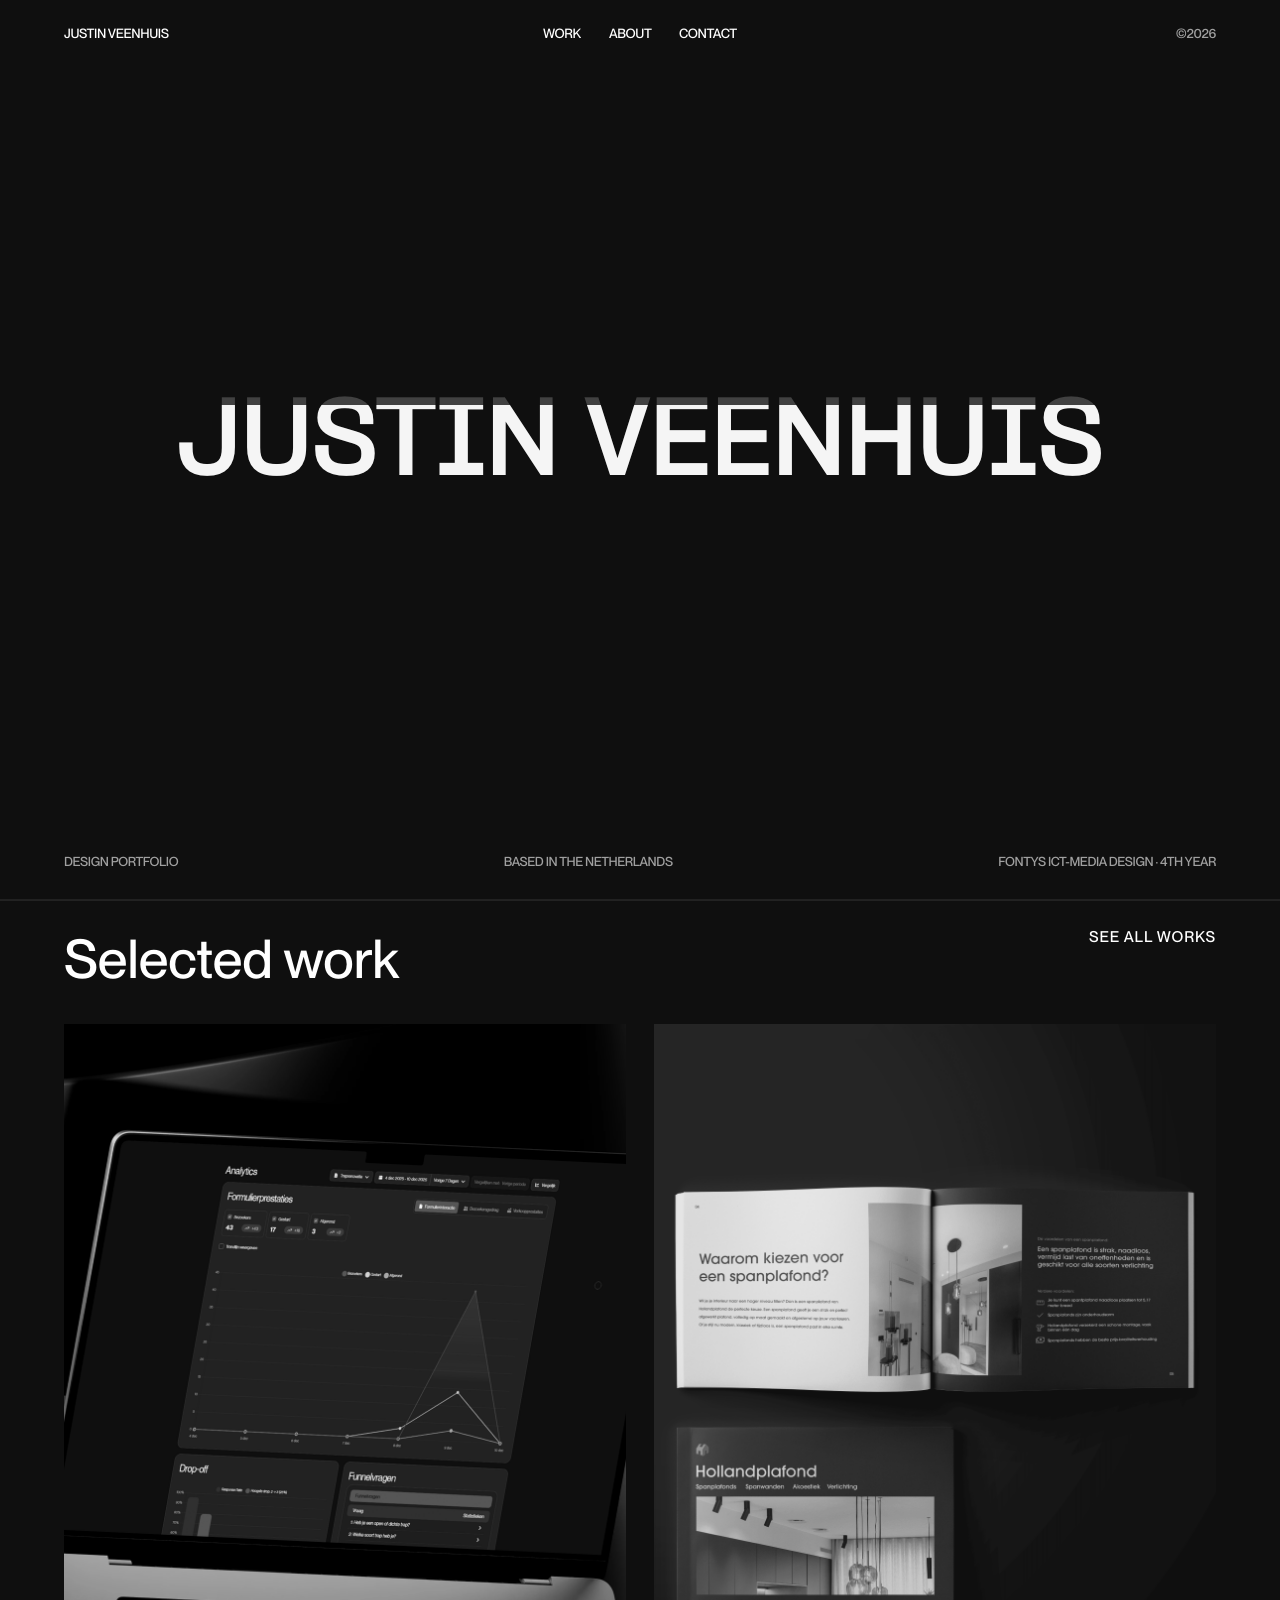
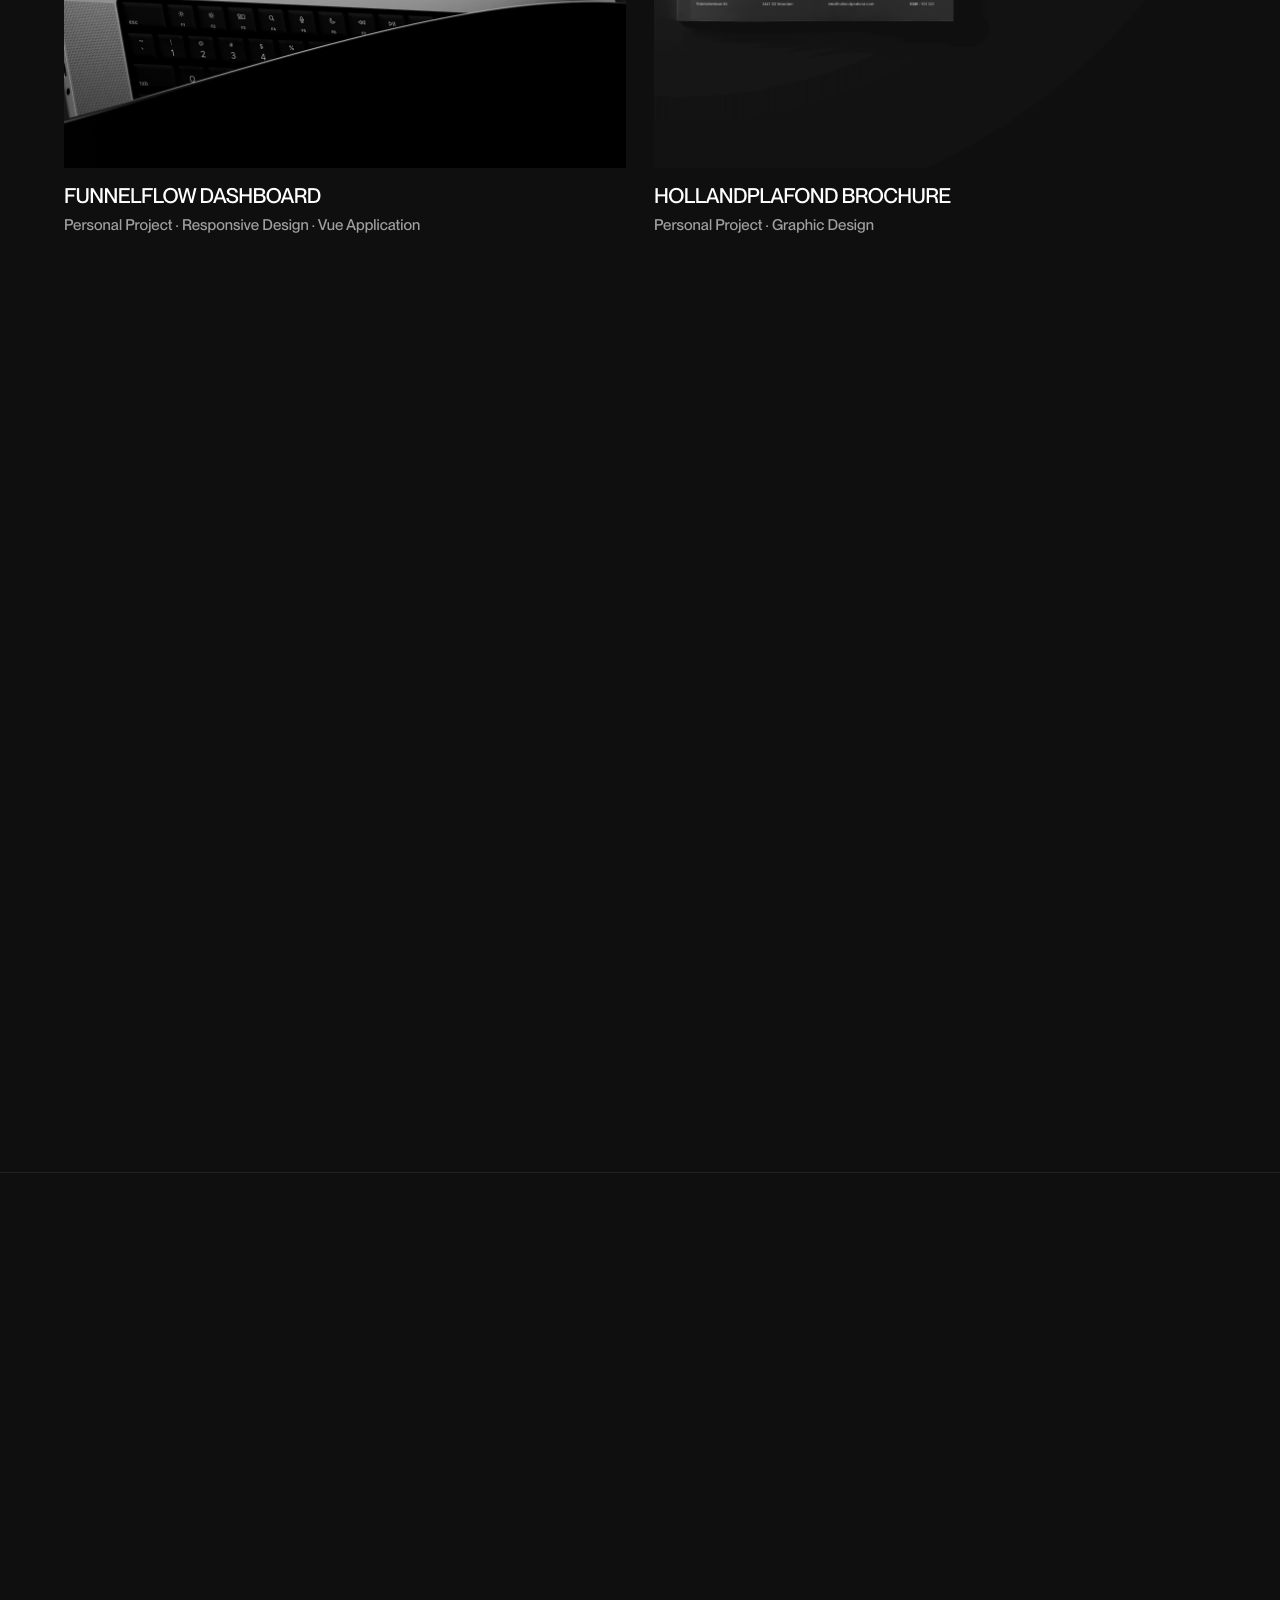
==== index.html @ 2d148807 "added instagram links" ====
<!DOCTYPE html>
<html lang="en">
  <head>
    <meta charset="UTF-8" />
    <meta name="viewport" content="width=device-width, initial-scale=1.0" />
    <title>Portfolio 2026  Creative Work</title>
    <meta
      name="description"
      content="Minimalist creative portfolio – selected work, about, and contact."
    />
    <link rel="stylesheet" href="styles.css" />
    <link rel="stylesheet" href="name-reveal.css" />
  </head>
  <body>
    <main>
      <section class="first-screen" aria-label="Intro">
        <nav class="top-nav" aria-label="Primary">
          <a class="nav-name" href="#top" aria-label="Home">JUSTIN VEENHUIS</a>
          <div class="nav-links">
            <a href="#work">Work</a>
            <a href="#about">About</a>
            <a href="contact.html">Contact</a>
          </div>
          <button class="nav-toggle" aria-expanded="false" aria-controls="mobile-menu">MENU</button>
          <div id="mobile-menu" class="mobile-menu" role="dialog" aria-hidden="true">
            <div class="mobile-links">
              <a href="#work">Work</a>
              <a href="#about">About</a>
              <a href="contact.html">Contact</a>
            </div>
          </div>
          <div class="nav-year">©2026</div>
        </nav>

        <div
          class="center-name"
          id="top"
          aria-label="Justin Veenhuis"
          data-name="JUSTIN VEENHUIS"
        ></div>
        <div class="cursor-image-stage" aria-hidden="true"></div>

        <div class="bottom-note">
          <span>DESIGN PORTFOLIO</span>
          <span>BASED IN THE NETHERLANDS</span>
          <span>FONTYS ICT-MEDIA DESIGN · 4TH YEAR</span>
        </div>
      </section>

  <div class="content-container">
  <section id="work" class="section section-work" aria-label="Selected work">

        <!-- The overlay slides up over the first screen; its height is 100vh and
             it becomes scrollable when pinned. JS controls top from 100vh → 0vh. -->
        <div class="work-overlay">
          <div class="section-header reveal-on-scroll" data-reveal-delay="0">
            <h2>Selected work</h2>
            <a href="all-works.html" class="see-all">See all works</a>
          </div>

            <div class="projects-grid">
            <!-- Four featured projects, repeated to create visual rhythm -->
            <article class="project-card reveal-on-scroll" data-reveal-delay="0">
              <a href="funnelflow.html" class="project-link">
                <figure class="project-media project-media--one">
                  <img src="img/newfunnelflow-1.png" alt="Synq Sound Dashboard">
                </figure>
                <div class="project-meta">
                  <div class="project-title-row">
                    <h3>Funnelflow Dashboard</h3>
                  </div>
                  <p class="project-tags">Personal Project · Responsive Design · Vue Application
                  </p>
                </div>
              </a>
            </article>

            <article class="project-card reveal-on-scroll" data-reveal-delay="80">
              <a href="hollandplafond-brochure.html" class="project-link">
                <figure class="project-media project-media--two">
                  <img src="img/brochure-3.png" alt="Gallery Index">
                </figure>
                <div class="project-meta">
                  <div class="project-title-row">
                    <h3>Hollandplafond Brochure</h3>
                  </div>
                  <p class="project-tags">Personal Project · Graphic Design</p>
                </div>
              </a>
            </article>

            <article class="project-card reveal-on-scroll" data-reveal-delay="160">
              <a href="strive.html" class="project-link">
                <figure class="project-media project-media--three">
                  <img src="img/newstrive-4.png" alt="Quiet Commerce">
                </figure>
                <div class="project-meta">
                  <div class="project-title-row">
                    <h3>Strive</h3>
                  </div>
                  <p class="project-tags">Personal Project · App Design</p>
                </div>
              </a>
            </article>

            <article class="project-card reveal-on-scroll" data-reveal-delay="240">
              <a href="studentevents.html" class="project-link">
                <figure class="project-media project-media--four">
                  <img src="img/newstudentevents-1.png" alt="Line Studies">
                </figure>
                <div class="project-meta">
                  <div class="project-title-row">
                    <h3>StudentEvents</h3>
                  </div>
                  <p class="project-tags">Group Project · Website Design</p>
                </div>
              </a>
            </article>
          </div>
        </div>
      </section>

  <section id="about" class="section section-about reveal-on-scroll">
          <div class="about-layout reveal-on-scroll">
          <div class="about-text">
            <h3 class="about-headline">Hello there<br>I'm Justin Veenhuis</h3>

            <div class="about-block">
              <h4>Born</h4>
              <p>Catharina Ziekenhuis Eindhoven<br>Michelangelolaan 2, 5623 EJ Eindhoven</p>
            </div>

            <div class="about-block">
              <h4>Home town</h4>
              <p>Son &amp; Breugel</p>
            </div>

            <div class="about-block">
              <h4>About Me</h4>
              <p>
                I was born in 2005 in Eindhoven. For my whole life I have lived in Son &amp;
                Breugel. I have two loving parents and an older brother. I have finished
                my 5 years of HAVO at the Eckart College in Eindhoven. I study HBO-ICT &amp;
                Media Design at Fontys Hogescholen in Eindhoven. My interests lay in web-
                design and front-end development. I also enjoy graphic designing from time
                to time.
              </p>
            </div>

            <div class="about-block">
              <h4>Contact</h4>
              <p>
                P: +31 6 1937 0325<br>
                E: justinv.zakelijk@gmail.com<br>
                LI: https://www.linkedin.com/in/justin-veenhuis-403a9b2a0/
              </p>
            </div>
          </div>

          <div class="about-image">
            <img src="img/myself.png" alt="Justin Veenhuis">
          </div>
        </div>

        <h3 class="cv-title">Curriculum Vitae</h3>

        <div class="cv-layout reveal-on-scroll" data-reveal-delay="80">
          <div class="cv-column">
            <h4 class="cv-heading">Educational<br />Background</h4>

            <div class="cv-entry">
              <p class="cv-entry-period">2017 - 2022</p>
              <p class="cv-entry-title">Eckart College Eindhoven</p>
              <p class="cv-entry-meta">HAVO · 5 Years</p>
            </div>

            <div class="cv-entry">
              <p class="cv-entry-period">2022 - Present</p>
              <p class="cv-entry-title">Fontys Hogescholen Eindhoven</p>
              <p class="cv-entry-meta">HBO-ICT &amp; Media Design</p>
            </div>
          </div>

          <div class="cv-column">
            <h4 class="cv-heading">Work<br />Experience</h4>

            <div class="cv-entry">
              <p class="cv-entry-period">2020 - 2021</p>
              <p class="cv-entry-title">Pets Place Boerenbond BV</p>
              <p class="cv-entry-meta">
                Part-time · Filling shelves, unloading cargo, and helping customers.
              </p>
            </div>

            <div class="cv-entry">
              <p class="cv-entry-period">2021 - Present</p>
              <p class="cv-entry-title">VVSBC</p>
              <p class="cv-entry-meta">
                Canteen staff · Mostly working as a bartender.
              </p>
            </div>

            <div class="cv-entry">
              <p class="cv-entry-period">2024 - Present</p>
              <p class="cv-entry-title">Van Eck Bedrijfshygiëne BV</p>
              <p class="cv-entry-meta">
                Part-time · Assisting with stable disinfections.
              </p>
            </div>

            <div class="cv-entry">
              <p class="cv-entry-period">2025 - Present</p>
              <p class="cv-entry-title">Codigital</p>
              <p class="cv-entry-meta">
                Part-time · Operating as a Trainee Visual Designer · Creating designs for websites and social media.
              </p>
            </div>
          </div>

          <div class="cv-column cv-column-side">
            <h4 class="cv-heading">Interest</h4>
            <p class="cv-entry-meta">
              Music, Gym, Gaming, (Graphic) Designing
            </p>

            <h4 class="cv-heading">Skills</h4>
            <p class="cv-entry-meta">
              HTML, CSS, JS · Previous experience with Photoshop, Illustrator, and InDesign.
              Comfortable working alone as well as in a group. Problem-solving mindset. Designing using Figma
            </p>

            <h4 class="cv-heading">Languages</h4>
            <p class="cv-entry-meta">
              Dutch, English
            </p>
          </div>
        </div>
      </section>

      <footer class="site-footer reveal-on-scroll">
        <div class="footer-inner">
          <div class="footer-cta">
            <h2>Let's talk.</h2>
          </div>
          <div class="footer-links">
            <a href="https://www.instagram.com/j.veenh/?hl=en" target="_blank" rel="noopener" class="contact-link">Instagram</a>
            <a href="https://www.linkedin.com/in/justin-veenhuis-403a9b2a0/" target="_blank" rel="noopener" class="contact-link">LinkedIn</a>
          </div>
        </div>
      </footer>
      </div>
    </main>

    <!-- footer moved into content flow above -->

    <script src="script.js"></script>
  </body>
</html>
---- styles.css ----
/* Fonts (PP Neue Montreal + PP Formula) */
/* Drop your font files into /fonts and update filenames below if needed. */
@font-face {
  font-family: "PP Neue Montreal";
  src:
    url("./fonts/PPNeueMontreal-Medium.otf") format("opentype"),
    url("./fonts/PPNeueMontreal-Medium.ttf") format("truetype");
  font-weight: 500;
  font-style: normal;
  font-display: swap;
}

@font-face {
  font-family: "PP Formula";
  src:
    url("./fonts/PPFormula-Regular.otf") format("opentype"),
    url("./fonts/PPFormula-Regular.ttf") format("truetype");
  font-weight: 400;
  font-style: normal;
  font-display: swap;
}

@font-face {
  font-family: "PP Formula";
  src:
    url("./fonts/PPFormula-Medium.otf") format("opentype"),
    url("./fonts/PPFormula-Medium.ttf") format("truetype");
  font-weight: 500;
  font-style: normal;
  font-display: swap;
}

:root {
  --bg: #0f0f0f;
  --fg: #0d0b0b;
  --muted: #a0a0a0;
  --nav-offset: 4rem;
  --border-subtle: rgba(255, 255, 255, 0.08);
  --accent-soft: rgba(255, 255, 255, 0.2);
  --content-bg: var(--bg);
  --font-sans: "PP Neue Montreal", system-ui, -apple-system, BlinkMacSystemFont,
    "Segoe UI", sans-serif;
}

*,
*::before,
*::after {
  box-sizing: border-box;
}

html,
body {
  margin: 0;
  padding: 0;
}

html {
  scroll-behavior: smooth;
}

body {
  min-height: 100vh;
  background-color: var(--bg);
  color: var(--fg);
  font-family: var(--font-sans);
  -webkit-font-smoothing: antialiased;
  text-rendering: geometricPrecision;
  overflow-x: hidden;
}

/* Gate: hide nav, bottom-note and footer until reveal is complete */
.top-nav,
.bottom-note,
.site-footer {
  opacity: 0;
  pointer-events: none;
  /* nav and note will also translate/scale when they appear */
  transition: opacity 320ms ease-out, transform 320ms ease-out;
}

/* start nav and note slightly lifted / smaller so they can animate in */
.top-nav,
.bottom-note {
  transform: translateY(-0.5rem) scale(0.95);
}

/* first stage: show nav/note as soon as white reveal finishes */
.reveal-done .top-nav,
.reveal-done .bottom-note {
  opacity: 1;
  transform: translateY(0) scale(1);
  pointer-events: auto;
}

/* final stage: reveal sections & footer once zoom has settled */
.anim-done .section,
.anim-done .site-footer {
  opacity: 1;
  pointer-events: auto;
}

/* give the bottom note a tiny delay so the nav slides in first */
.reveal-done .top-nav {
  transition-delay: 0s;
}
.reveal-done .bottom-note {
  transition-delay: 0.1s;
}

main {
  padding-inline: clamp(2rem, 5vw, 4.5rem);
  padding-bottom: 5rem;
  margin-top: 100vh; /* push page content below the fixed first-screen */
}

section {
  scroll-margin-top: 6rem;
}

a {
  color: inherit;
  text-decoration: none;
}

/* First screen / Nav */

.first-screen {
  /* fixed hero that stays in place; content scrolls over it */
  position: fixed;
  top: 0;
  left: 0;
  width: 100vw;
  height: 100vh;
  z-index: 5;
  display: grid;
  padding-top: var(--nav-offset);
  border-bottom: 1px solid var(--border-subtle);
}

.top-nav {
  position: fixed;
  top: 0;
  left: 0;
  width: 100%;
  z-index: 100;
  display: grid;
  grid-template-columns: 1fr auto 1fr;
  align-items: center;
  gap: 1.25rem;
  padding: 1.5rem clamp(2rem, 5vw, 4.5rem);
  margin-inline: 0;
  background: var(--bg);
  backdrop-filter: none;
  box-sizing: border-box;
}

.nav-name,
.nav-links a {
  text-transform: uppercase;
  letter-spacing: -0.03em;
  font-size: 0.82rem;
  color: #fff;
}

/* Hover: make nav text a darker/softer gray at ~40% opacity for subtle feedback */
.nav-name:hover,
.nav-links a:hover,
.nav-name:focus-visible,
.nav-links a:focus-visible {
  color: rgba(245, 245, 245, 0.4);
  opacity: 0.7;
}

/* Block roll-back reveal: start folded away (rotateX), then roll back into view */
.nav-name,
.nav-links a {
  display: inline-block;
  position: relative;
  overflow: hidden;
  transform-origin: top center;
  backface-visibility: hidden;
  will-change: transform, opacity;
  /* start folded and covered by the sliding block */
  transform: perspective(600px) rotateX(75deg) translateY(-6px);
  opacity: 0;
}

/* sliding cover pseudo-element that hides the text until it slides away */
.nav-name::before,
.nav-links a::before {
  content: "";
  position: absolute;
  inset: 0;
  z-index: 2;
  background: linear-gradient(90deg, rgba(255,255,255,0.06), rgba(255,255,255,0.02));
  transform: translateX(0%);
  transition: transform 520ms cubic-bezier(0.2, 0.85, 0.18, 1);
}

/* When the white reveal completes, roll items back (block-like) and slide the cover away */
.reveal-done .nav-name,
.reveal-done .nav-links a {
  transform: perspective(600px) rotateX(0deg) translateY(0);
  opacity: 1;
  transition:
    transform 520ms cubic-bezier(0.2, 0.85, 0.18, 1),
    opacity 360ms ease-out,
    color 180ms ease,
    opacity 180ms ease;
}
.reveal-done .nav-name::before,
.reveal-done .nav-links a::before {
  transform: translateX(105%); /* slide cover out to the right */
}

/* Stagger the nav links cover sliding for rhythm */
.reveal-done .nav-links a:nth-child(1)::before { transition-delay: 0.05s; }
.reveal-done .nav-links a:nth-child(2)::before { transition-delay: 0.12s; }
.reveal-done .nav-links a:nth-child(3)::before { transition-delay: 0.19s; }
.reveal-done .nav-name::before { transition-delay: 0s; }

.nav-year {
  justify-self: end;
  text-transform: uppercase;
  letter-spacing: -0.03em;
  font-size: 0.82rem;
  color: var(--muted);
}

.nav-links {
  display: flex;
  gap: 1.75rem;
  justify-content: center;
}

/* Mobile menu toggle (hidden by default, shown on small screens) */
.nav-toggle {
  display: none;
  background: transparent;
  border: none;
  color: #fff;
  padding: 0;
  margin: 0;
  text-transform: uppercase;
  letter-spacing: -0.03em;
  font-size: 0.82rem;
  cursor: pointer;
  grid-column: 3; /* place in the 3rd column of the top-nav grid */
  justify-self: end;
  align-self: center;
  transition:
    color 180ms ease,
    opacity 180ms ease,
    transform 220ms ease;
}

.nav-toggle:hover,
.nav-toggle:focus-visible {
  color: rgba(245, 245, 245, 0.55);
  opacity: 0.9;
  transform: translateY(-1px);
}

/* Full-screen sliding mobile menu */
.mobile-menu {
  position: fixed;
  top: 0;
  left: 0;
  right: 0;
  height: 100vh;
  background: var(--bg);
  transform: translateY(-100%);
  opacity: 0;
  visibility: visible;
  pointer-events: none;
  transition:
    transform 420ms cubic-bezier(0.16, 1, 0.3, 1),
    opacity 320ms ease-out,
    border-color 220ms ease-out;
  z-index: 140;
  display: flex;
  flex-direction: column;
  overflow: hidden;
}

.mobile-menu .mobile-links {
  display: flex;
  flex-direction: column;
  gap: 0;
  padding: 0;
  flex: 1 1 auto;
  justify-content: center; /* center links vertically so menu feels full-screen */
}

.mobile-menu .mobile-links a {
  display: block;
  padding: 1.25rem clamp(2rem, 5vw, 4.5rem);
  color: #fff;
  font-size: 1.8rem;
  text-transform: uppercase;
  letter-spacing: 0.18em;
  text-decoration: none;
  border-bottom: 1px solid var(--border-subtle);
  transition: transform 200ms ease, color 160ms ease, background-color 200ms ease;
}

.mobile-menu .mobile-links a:hover,
.mobile-menu .mobile-links a:focus {
  transform: translateY(-3px);
  color: rgba(245,245,245,0.9);
}

/* When menu opened via `menu-open` class on root */
.menu-open .mobile-menu {
  transform: translateY(0%);
  opacity: 1;
  pointer-events: auto;
}

.top-nav a {
  position: relative;
  padding-block: 0.1rem;
}

.top-nav a::after {
  content: none;
}

.top-nav a:hover::after,
.top-nav a:focus-visible::after {
  width: 0;
}

.center-name {
  position: fixed;
  inset: 0;
  z-index: 6;
  display: grid;
  place-items: center;
  width: 100vw;
  height: 100vh;
  text-transform: uppercase;
  letter-spacing: 0.06em;
  font-weight: 600;
  font-size: clamp(3.25rem, 7.2vw, 6.25rem);
  line-height: 0.95;
  padding-block: 0;
  user-select: none;
  font-family: "PP Formula", system-ui, -apple-system, BlinkMacSystemFont,
    "Segoe UI", sans-serif;
  pointer-events: none;
}

.name-letter {
  display: inline-block;
  color: rgba(245, 245, 245, 0.22);
  transform: translateZ(0);
  transition:
    color 220ms ease-out,
    opacity 220ms ease-out;
}

.name-letter.is-on {
  color: rgba(245, 245, 245, 1);
}

/* Start noticeably smaller + lower opacity, then zoom to final size after reveal */
.center-name {
  transition: none;
}

.center-name .name-content {
  --home-enter-y: 0px;
  --home-small-offset-y: 3.5vh;
  transform: translateY(calc(var(--home-enter-y) + var(--home-small-offset-y)))
    scale(0.6);
  opacity: 0.78;
  transform-origin: center center;
  transition:
    transform 920ms cubic-bezier(0.16, 1, 0.3, 1),
    opacity 920ms ease-out;
}

.home-from-logo .center-name .name-content {
  --home-enter-y: -4vh;
}

.center-name.is-zoomed .name-content {
  transform: translateY(0) scale(1);
  opacity: 1;
}

.bottom-note {
  display: flex;
  justify-content: space-between;
  gap: 0.6rem;
  flex-wrap: wrap;
  align-items: baseline;
  padding-inline: 0;
  align-self: end;
  padding-bottom: 1.6rem;
  color: var(--muted);
  font-size: 0.8rem;
  letter-spacing: -0.03em;
  text-transform: uppercase;
    padding: 1.8rem clamp(2rem, 5vw, 4.5rem);

}

/* Sections */

.section {
  padding-block: 5rem;
  border-bottom: 1px solid var(--border-subtle);
}

/* Container wrapping selected work, about, and contact */
.content-container {
  background: var(--bg);
  position: relative;
  z-index: 15; /* sit above the fixed first-screen as it scrolls */
}

/* Make the content container span the full viewport width even when
   its parent (`main`) applies inline padding. This ensures overlays and
   grids can reach the viewport edges while inner elements can still use
   their own padding if desired. */
.content-container {
  width: calc(100% + 2 * clamp(2rem, 5vw, 4.5rem));
  margin-left: calc(-1 * clamp(2rem, 5vw, 4.5rem));
  margin-right: calc(-1 * clamp(2rem, 5vw, 4.5rem));
  padding-inline: 0;
  box-sizing: border-box;
  /* Smooth scrolling when jumping to anchors inside the container */
  scroll-behavior: smooth;
  max-width: 100vw; /* prevent horizontal overflow creating an inner scroll container */
}

/* Ensure the content area does not introduce horizontal scroll */
 .content-container {
  overflow: visible !important; /* ensure page scrolling remains on the root html/body */
  max-height: none;
}

/* Make all sections after the first-screen use the content background so they scroll together */
.section:not(.first-screen) {
  background: var(--bg);
}

/* Work overlay: slides up over the first screen */
.section-work {
  position: relative;
  /* overlay handles padding while spacer preserves flow */
  padding: 0;
  border-top: 1px solid var(--border-subtle);
}

.section-work .work-spacer {
  height: 100vh; /* filled by JS to match overlay content on load/resize */
  width: 100%;
}

.work-overlay {
  position: relative;
  margin-top: 0;
  min-height: 100vh;
  overflow: visible;
  /* make the overlay full-bleed while preserving inner padding for content */
  width: 100vw;
  margin-left: calc(50% - 50vw);
  margin-right: calc(50% - 50vw);
  max-width: 100vw;
  box-sizing: border-box;
  padding-inline: clamp(2rem, 5vw, 4.5rem);
  padding-top: 1.6rem;
  box-sizing: border-box;
  background: var(--content-bg);
}

/* Make About and Contact sections full-bleed like the work overlay
   so their inner content aligns with the project grid. */
.section-about,
.section-contact {
  width: 100vw;
  margin-left: calc(50% - 50vw);
  margin-right: calc(50% - 50vw);
  box-sizing: border-box;
  padding-inline: clamp(2rem, 5vw, 4.5rem);
}

/* Ensure first-screen content sits below the overlay visually */
.first-screen {
  position: fixed;
  top: 0;
  left: 0;
  width: 100vw;
  height: 100vh;
  z-index: 5;
}

.section-header {
  display: flex;
  justify-content: space-between;
  align-items: flex-start;
  gap: 1.5rem;
  margin-bottom: 1rem;
}


.section-header p {
  margin: 0;
  color: var(--muted);
  font-size: 0.85rem;
  max-width: 20rem;
}

/* Work section title tweaks */
.section-work .section-header h2 {
  font-size: clamp(1.15rem, 4.2vw, 6.5rem);
  text-transform: none;
  letter-spacing: 0;
  color: #fff;
  font-weight: 400;
  margin: 0;
}

/* Projects Grid */

.projects-grid {
  display: grid;
  grid-template-columns: repeat(2, minmax(0, 1fr));
  /* larger vertical spacing (row gap) while keeping horizontal column gap smaller */
  gap: clamp(2rem, 4vw, 3rem) clamp(1rem, 2.5vw, 1.8rem);
  padding: 1rem 0rem 5rem 0rem;
}

.project-card {
  border: none;
  overflow: hidden;
  background: none;
  height: 90vh;
  margin: 0;
}

.project-link {
  display: flex;
  flex-direction: column;
  height: 100%;
}

.project-media {
  width: 100%;
  flex: 1 1 auto;
  min-height: 0;
  background-size: cover;
  background-position: center;
  transform-origin: center;
  transition: transform 260ms ease-out, opacity 260ms ease-out;
  opacity: 0.98;

  /* Reset default <figure> spacing so cards have no unexpected margins */
  margin: 0;
  padding: 0;
  display: block;
}

.project-media img {
  display: block;
  width: 100%;
  height: 100%;
  object-fit: cover;
  filter: grayscale(100%);
  transition: transform 260ms ease-out, filter 260ms ease-out, opacity 260ms ease-out;
  transform: scale(1);
}

.project-media--one {
  background-image: linear-gradient(
      135deg,
      rgba(255, 255, 255, 0.14),
      transparent
    ),
    radial-gradient(circle at 10% 0, #ffffff, #333333 50%, #050505 80%);
}

.project-media--two {
  background-image: linear-gradient(
      160deg,
      rgba(255, 255, 255, 0.1),
      transparent
    ),
    repeating-linear-gradient(
      90deg,
      #111111,
      #111111 1px,
      #000000 1px,
      #000000 6px
    );
}

.project-media--three {
  background-image: radial-gradient(circle at 0 0, #ffffff, #444 40%, #050505),
    linear-gradient(135deg, #000000, #222222);
}

.project-media--four {
  background-image: repeating-linear-gradient(
      -45deg,
      #111,
      #111 3px,
      #050505 3px,
      #050505 10px
    ),
    radial-gradient(circle at 80% 0, #ffffff, #333 45%, #050505);
}

.project-meta {
  padding-top: 1rem;
  display: flex;
  flex-direction: column;
  gap: 0.4rem;
  background: transparent;
  color: #fff;
}

.project-title-row {
  display: flex;
  justify-content: space-between;
  gap: 1rem;
  align-items: baseline;
}

.project-title-row h3 {
  margin: 0;
  font-size: 1.3rem;
  font-weight: 500;
  letter-spacing: 0.06em;
  letter-spacing: -0.03em;
  text-transform: uppercase;
}

.project-year {
  font-size: 0.8rem;
  color: var(--muted);
}

.project-tags {
  margin: 0;
  font-size: 0.95rem;
  color: var(--muted);
}

.project-card:hover .project-media img,
.project-card:focus-within .project-media img {
  transform: scale(1.03);
  filter: grayscale(0%);
  opacity: 1;
}

.project-card:hover .project-meta h3,
.project-card:focus-within .project-meta h3 {
  text-decoration: underline;
}

/* See all link */
.see-all-wrap {
  margin-top: 2rem;
  display: flex;
  justify-content: center;
}
.see-all {
  color: #fff;
  font-size: 0.95rem;
  letter-spacing: 0.06em;
  text-transform: uppercase;
  text-decoration: none;
  border-bottom: 1px solid transparent;
}
.see-all:hover,
.see-all:focus {
  border-bottom-color: rgba(255,255,255,0.6);
}

@media (max-width: 900px) {
  .projects-grid {
    grid-template-columns: 1fr;
  }
  .project-card {
    height: 70vh;
  }
}

/* About */

.about-layout {
  display: grid;
  grid-template-columns: 1fr 1fr; /* 50/50 split so image is larger */
  gap: clamp(1.2rem, 3vw, 2.5rem);
  align-items: stretch; /* ensure both columns match height */
  max-width: none;
}

.about-headline {
  margin: 0 0 3rem 0;
  font-size: clamp(1.15rem, 4.2vw, 6.5rem);
  line-height: 1.05;
  color: #fff;
  font-weight: 600;
}

.about-block h4 {
  margin: 0 0 0.35rem 0;
  font-size: 0.85rem;
  letter-spacing: 0.06em;
  text-transform: uppercase;
  color: var(--muted);
}

.about-block p {
  margin: 0 0 2rem 0;
  color: #fff;
  font-size: 0.95rem;
  line-height: 1.7;
}

.about-image {
  align-self: stretch; /* make sure the image column fills the row height */
  height: 100%;
}

.about-image img {
  display: block;
  width: 100%;
  height: 100%;
  max-height: none; /* allow image to fill its container height */
  object-fit: cover;
  border-radius: 0.4rem;
}

.about-copy {
  margin: 0;
  font-size: 0.98rem;
  line-height: 1.8;
  color: var(--muted);
}

.cv-title {
  margin: 8.5rem 0 0 0;
  font-size: clamp(1.15rem, 4.2vw, 6.5rem);
  font-weight: 500;
  letter-spacing: 0;
  color: #fff;
}

.cv-layout {
  margin-top: 3rem;
  padding-top: 2.4rem;
  border-top: 1px solid var(--border-subtle);
  display: grid;
  grid-template-columns: 1.1fr 1.1fr 0.9fr;
  gap: clamp(1.8rem, 3vw, 2.6rem);
}

.cv-column {
  display: flex;
  flex-direction: column;
  gap: 1.4rem;
}

.cv-column-side {
  max-width: 20rem;
}

.cv-heading {
  margin: 0 0 0.6rem 0;
  font-size: 0.85rem;
  letter-spacing: 0.06em;
  text-transform: uppercase;
  color: var(--muted);
}

.cv-entry {
  display: flex;
  flex-direction: column;
  gap: 0.1rem;
}

.cv-entry-period {
  margin: 0;
  font-size: 0.82rem;
  letter-spacing: 0.04em;
  text-transform: uppercase;
  color: var(--muted);
}

.cv-entry-title {
  margin: 0;
  color: #fff;
  font-size: 0.96rem;
}

.cv-entry-meta {
  margin: 0;
  color: #fff;
  font-size: 0.92rem;
  line-height: 1.6;
}

/* Contact */

.contact-layout {
  max-width: 40rem;
  display: flex;
  flex-direction: column;
  gap: 1.8rem;
  font-size: 0.95rem;
  color: var(--muted);
}

.contact-links {
  display: flex;
  flex-wrap: wrap;
  gap: 0.8rem 2.5rem;
  align-items: center;
}

.contact-link {
  position: relative;
  font-size: 0.92rem;
}

.contact-link::after {
  content: "";
  position: absolute;
  left: 0;
  bottom: -0.15rem;
  width: 0;
  height: 1px;
  background-color: var(--fg);
  opacity: 0.6;
  transition: width 200ms ease-out;
}

.contact-link:hover::after,
.contact-link:focus-visible::after {
  width: 100%;
}

.contact-link.subtle {
  color: var(--muted);
}

.contact-link.subtle::after {
  background-color: var(--muted);
  opacity: 0.7;
}

/* Footer */

.site-footer {
  display: flex;
  justify-content: space-between;
  align-items: center;
  gap: 1.5rem;
  padding: 1.8rem clamp(2rem, 5vw, 4.5rem);
  border-top: 1px solid var(--border-subtle);
  color: var(--muted);
  font-size: 0.78rem;
  letter-spacing: 0.15em;
  text-transform: uppercase;
}

/* Footer CTA styling */
.site-footer .footer-inner {
  width: 100%;
  display: flex;
  flex-direction: column;
  gap: 1rem;
}

.site-footer .footer-cta h2 {
  margin: 0;
  color: #fff;
  font-size: clamp(1.6rem, 4.6vw, 2.6rem);
  line-height: 1;
  font-weight: 600;
  text-transform: none;
}

.site-footer .footer-links {
  display: flex;
  gap: 1.2rem;
}

.site-footer .footer-links .contact-link {
  color: #fff;
  font-size: 0.98rem;
  text-decoration: none;
  border-bottom: 1px solid transparent;
}
.site-footer .footer-links .contact-link:hover,
.site-footer .footer-links .contact-link:focus {
  border-bottom-color: rgba(255,255,255,0.45);
}

.site-footer .footer-meta {
  width: 100%;
  border-top: 1px solid var(--border-subtle);
  margin-top: 0.5rem;
  padding-top: 0.6rem;
  display: flex;
  justify-content: space-between;
  color: var(--muted);
  font-size: 0.78rem;
  letter-spacing: 0.15em;
  text-transform: uppercase;
}

/* Reveal on scroll utilities */
.reveal-on-scroll {
  opacity: 0;
  transform: translateY(20px) translateZ(0);
  will-change: opacity, transform;
  transition: opacity 680ms cubic-bezier(0.16, 1, 0.3, 1), transform 680ms cubic-bezier(0.16, 1, 0.3, 1);
}
.reveal-on-scroll.revealed {
  opacity: 1;
  transform: translateY(0) translateZ(0);
}

/* Slight scale + fade variant for larger containers */
.reveal-scale {
  transform: translateY(18px) scale(0.985);
}
.reveal-scale.revealed {
  transform: translateY(0) scale(1);
}

/* Stagger helper when delays are set via CSS variables */
.reveal-on-scroll {
  transition-delay: var(--reveal-delay, 0ms);
}

/* Responsive */

@media (max-width: 960px) {
  .projects-grid {
    grid-template-columns: 1fr;
  }

  .about-layout {
    grid-template-columns: 1fr;
  }

  .cv-layout {
    grid-template-columns: 1fr 1fr;
  }
}

@media (max-width: 720px) {
  .top-nav {
    padding-inline: 1.4rem;
    margin-inline: 0;
    z-index: 100;
  }

  main {
    padding-inline: 1.4rem;
  }

  .nav-links {
    gap: 1.1rem;
    display: none; /* hide desktop links on mobile */
  }

  .nav-name,
  .nav-year,
  .nav-links a {
    letter-spacing: 0.18em;
    font-size: 0.78rem;
  }

  .nav-year {
    display: none;
  }

  .section-header {
    flex-direction: column;
    align-items: flex-start;
  }

  .site-footer {
    padding-inline: clamp(2rem, 5vw, 4.5rem);
    flex-direction: column;
    align-items: flex-start;
  }

  .bottom-note {
    flex-direction: column;
    align-items: flex-start;
    gap: 0.6rem;
    padding-inline: 1.4rem;
  }

  .cv-layout {
    grid-template-columns: 1fr;
  }

  .center-name {
    font-size: clamp(2rem, 12vw, 4.2rem);
  }

  .home-from-logo .center-name .name-content {
    --home-enter-y: -18vh;
  }

  .center-name .name-content {
    --home-small-offset-y: 1.7vh;
  }

  /* Show toggle on mobile */
  .nav-toggle {
    display: inline-block;
    justify-self: end;
    background: transparent;
  }

  .mobile-menu {
    z-index: 200;
    top: 4.9rem;
    height: calc(100dvh - 4.9rem);
    transform: translateY(-104%);
    border-bottom: 0 solid transparent;
  }

  .mobile-menu .mobile-links {
    justify-content: flex-start;
    padding-top: 1.25rem;
  }

  .mobile-menu .mobile-links a {
    padding: 0.9rem 1.4rem;
    font-size: clamp(2.2rem, 9vw, 3.2rem);
    letter-spacing: -0.03em;
    border-bottom: none;
    white-space: nowrap;
  }

  .menu-open .mobile-menu {
    border-bottom: 1px solid var(--border-subtle);
  }
}

@media (prefers-reduced-motion: reduce) {
  * {
    transition: none !important;
    scroll-behavior: auto !important;
  }
}
---- name-reveal.css ----
:root {
  --name-dim: rgba(245, 245, 245, 0.22);
  --name-white: rgba(245, 245, 245, 1);
  --name-image-width: clamp(10rem, 18vw, 15rem);
  --name-image-ratio: 1.6;
  --name-stack-gap: clamp(0.8rem, 1.8vw, 1.35rem);
  --name-inline-size: clamp(3.6rem, 7vw, 6.25rem);
}

.center-name {
  width: 100vw;
  height: 100vh;
  direction: ltr;
  position: fixed;
  inset: 0;
  --reveal: 0%;
  color: transparent;
  white-space: normal;
  overflow: visible;
  padding-top: 0;
}

.name-content {
  position: relative;
  display: grid;
  place-items: center;
  width: max-content;
  max-width: 100%;
  margin-inline: auto;
  height: 100%;
}

.name-inline-wrap {
  position: relative;
  display: grid;
  place-items: center;
  width: max-content;
  max-width: 100%;
  margin-inline: auto;
}

.name-text {
  display: block;
  white-space: nowrap;
  text-align: center;
  line-height: 1;
  letter-spacing: 0.02em;
  font-size: var(--name-inline-size);
  padding-inline: 0;
  padding-block: 0;
}

.name-text--dim {
  color: var(--name-dim);
}

.name-text--reveal {
  position: absolute;
  inset: 0 auto auto 0;
  width: var(--reveal);
  overflow: hidden;
  color: var(--name-white);
}

.name-stack {
  display: none;
}

.name-line-wrap {
  position: relative;
  width: max-content;
  max-width: 100%;
  text-align: center;
  display: grid;
  place-items: center;
  overflow: visible;
}

.name-line {
  display: block;
  grid-area: 1 / 1;
  text-align: center;
  white-space: nowrap;
  line-height: 1.08;
  letter-spacing: 0.02em;
  font-size: clamp(3rem, 8vw, 6rem);
  position: relative;
  padding-inline: 0;
  padding-block: 0;
}

.name-line--dim {
  color: var(--name-dim);
}

.name-line--reveal {
  color: var(--name-white);
  position: absolute;
  inset: 0 auto auto 0;
  overflow: hidden;
  width: var(--reveal);
}

.name-image-shell {
  position: relative;
  width: var(--name-image-width);
  aspect-ratio: var(--name-image-ratio);
  overflow: hidden;
  flex: 0 0 auto;
}

.name-rotator {
  display: block;
  width: 100%;
  height: 100%;
  object-fit: cover;
}

.cursor-image-stage {
  position: fixed;
  top: 0;
  left: 0;
  width: 100vw;
  height: 100vh;
  z-index: 7;
  opacity: 0;
  pointer-events: none;
  transition: opacity 360ms ease-out;
  overflow: hidden;
}

.cursor-image-stage.is-active {
  opacity: 1;
}

.cursor-image-card {
  position: absolute;
  width: clamp(13rem, 22vw, 21rem);
  aspect-ratio: 1.6;
  overflow: hidden;
  opacity: 0;
  transform: translate(-50%, -50%) scale(0.8);
  transition:
    opacity 420ms ease-out,
    transform 520ms cubic-bezier(0.22, 1, 0.36, 1);
  will-change: transform, opacity;
}

.cursor-image-card.is-visible {
  opacity: 1;
  transform: translate(-50%, -50%) scale(1);
}

.cursor-image-card.is-closing {
  opacity: 0;
  transform: translate(-50%, -50%) scale(0.76);
}

.cursor-image-card img {
  display: block;
  width: 100%;
  height: 100%;
  object-fit: cover;
}

@media (max-width: 1200px) {
  .center-name .name-content {
    width: min(88vw, 34rem);
    padding-top: 0;
  }

  .name-inline-wrap {
    display: none;
  }

  .name-stack {
    position: relative;
    display: flex;
    flex-direction: column;
    align-items: center;
    justify-content: center;
    gap: var(--name-stack-gap);
    width: max-content;
    max-width: 100%;
    margin-inline: auto;
    padding-block: clamp(0.45rem, 1vw, 0.85rem);
  }

  .name-line-wrap,
  .name-image-shell {
    margin: 0;
  }

  .name-line {
    font-size: clamp(2.5rem, 9.5vw, 5.25rem);
    line-height: 1.08;
  }

  .name-stack {
    gap: clamp(0.9rem, 2vw, 1.1rem);
  }

  .cursor-image-stage {
    display: none;
  }

  :root {
    --name-image-width: clamp(8.5rem, 28vw, 13rem);
  }
}
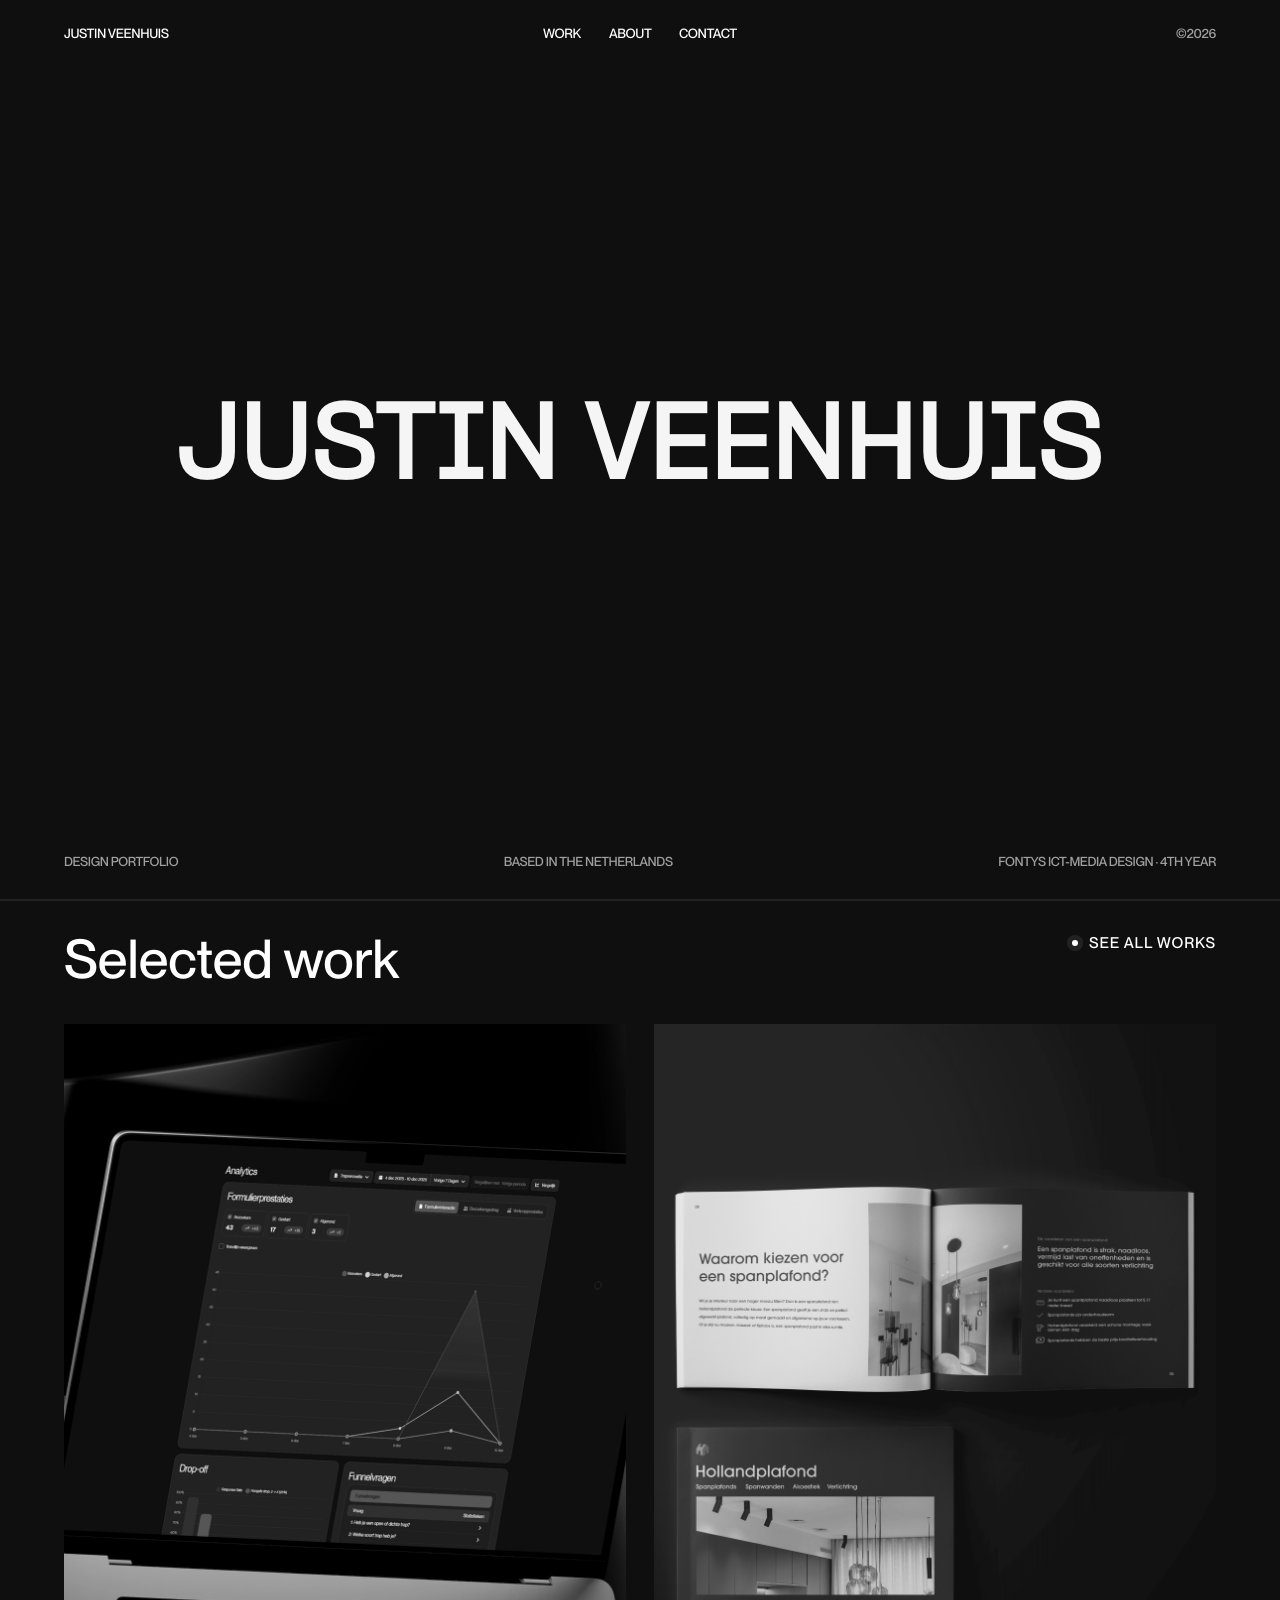
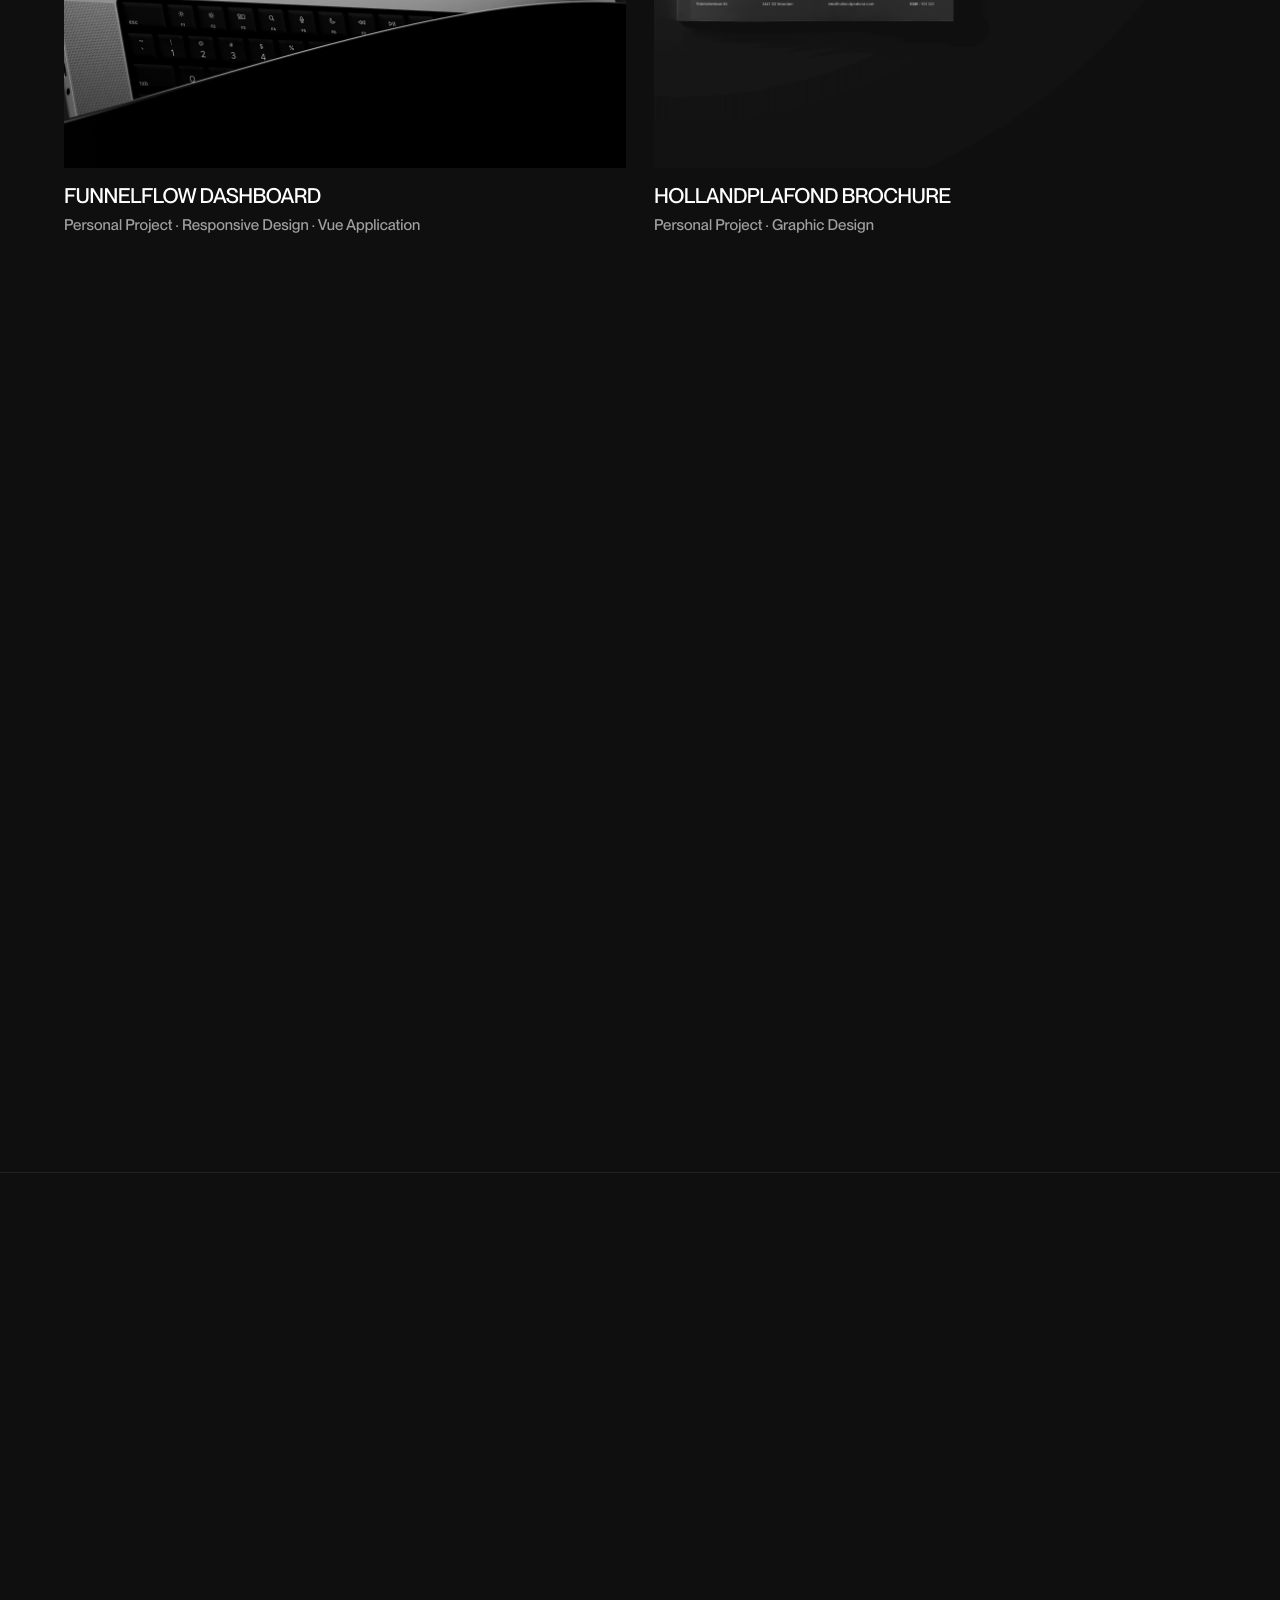
==== commit bbf31c8b: "name of image was not connected properly" ====
--- a/index.html
+++ b/index.html
@@ -158,7 +158,7 @@
           </div>
 
           <div class="about-image">
-            <img src="img/myself.png" alt="Justin Veenhuis">
+            <img src="img/Myself.png" alt="Justin Veenhuis">
           </div>
         </div>
 
--- a/styles.css
+++ b/styles.css
@@ -675,10 +675,107 @@
   text-transform: uppercase;
   text-decoration: none;
   border-bottom: 1px solid transparent;
-}
+  display: inline-flex;
+  align-items: center;
+  gap: 0.65rem;
+  padding: 0.4rem 0;
+  font-weight: 500;
+}
+
+.see-all::before {
+  content: "";
+  width: 0.42rem;
+  height: 0.42rem;
+  border-radius: 999px;
+  background: currentColor;
+  box-shadow: 0 0 0 0.32rem rgba(255, 255, 255, 0.08);
+  transition:
+    transform 220ms ease,
+    box-shadow 220ms ease,
+    background-color 220ms ease;
+}
+
 .see-all:hover,
 .see-all:focus {
   border-bottom-color: rgba(255,255,255,0.6);
+}
+
+.see-all:hover::before,
+.see-all:focus::before {
+  transform: scale(1.18);
+  box-shadow: 0 0 0 0.45rem rgba(255, 255, 255, 0.12);
+}
+
+.custom-cursor {
+  position: fixed;
+  top: 0;
+  left: 0;
+  width: 0.7rem;
+  height: 0.7rem;
+  border-radius: 999px;
+  background: #fff;
+  mix-blend-mode: difference;
+  pointer-events: none;
+  z-index: 999;
+  opacity: 0;
+  transform: translate(-50%, -50%) scale(1);
+  transition:
+    width 220ms cubic-bezier(0.16, 1, 0.3, 1),
+    height 220ms cubic-bezier(0.16, 1, 0.3, 1),
+    opacity 180ms ease,
+    transform 220ms cubic-bezier(0.16, 1, 0.3, 1),
+    border-radius 220ms ease;
+  will-change: transform, width, height, opacity;
+}
+
+.custom-cursor.is-visible {
+  opacity: 1;
+}
+
+.custom-cursor.is-project {
+  width: 4.5rem;
+  height: 4.5rem;
+}
+
+.custom-cursor.is-link {
+  width: 2.6rem;
+  height: 2.6rem;
+}
+
+.custom-cursor-label {
+  position: fixed;
+  top: 0;
+  left: 0;
+  display: grid;
+  place-items: center;
+  min-width: 4.5rem;
+  height: 4.5rem;
+  color: #fff;
+  font-size: 0.72rem;
+  font-weight: 600;
+  letter-spacing: 0.12em;
+  text-transform: uppercase;
+  mix-blend-mode: difference;
+  pointer-events: none;
+  z-index: 1000;
+  opacity: 0;
+  transform: translate(-50%, -50%) scale(0.9);
+  transition:
+    opacity 180ms ease,
+    transform 220ms cubic-bezier(0.16, 1, 0.3, 1);
+  will-change: transform, opacity;
+}
+
+.custom-cursor-label.is-visible {
+  opacity: 1;
+  transform: translate(-50%, -50%) scale(1);
+}
+
+html.has-custom-cursor,
+html.has-custom-cursor body,
+html.has-custom-cursor a,
+html.has-custom-cursor button {
+  cursor: none !important;
 }
 
 @media (max-width: 900px) {
--- a/name-reveal.css
+++ b/name-reveal.css
@@ -27,7 +27,7 @@
   width: max-content;
   max-width: 100%;
   margin-inline: auto;
-  height: 100%;
+  padding-top: 0.08em;
 }
 
 .name-inline-wrap {
@@ -43,7 +43,7 @@
   display: block;
   white-space: nowrap;
   text-align: center;
-  line-height: 1;
+  line-height: 1.4;
   letter-spacing: 0.02em;
   font-size: var(--name-inline-size);
   padding-inline: 0;
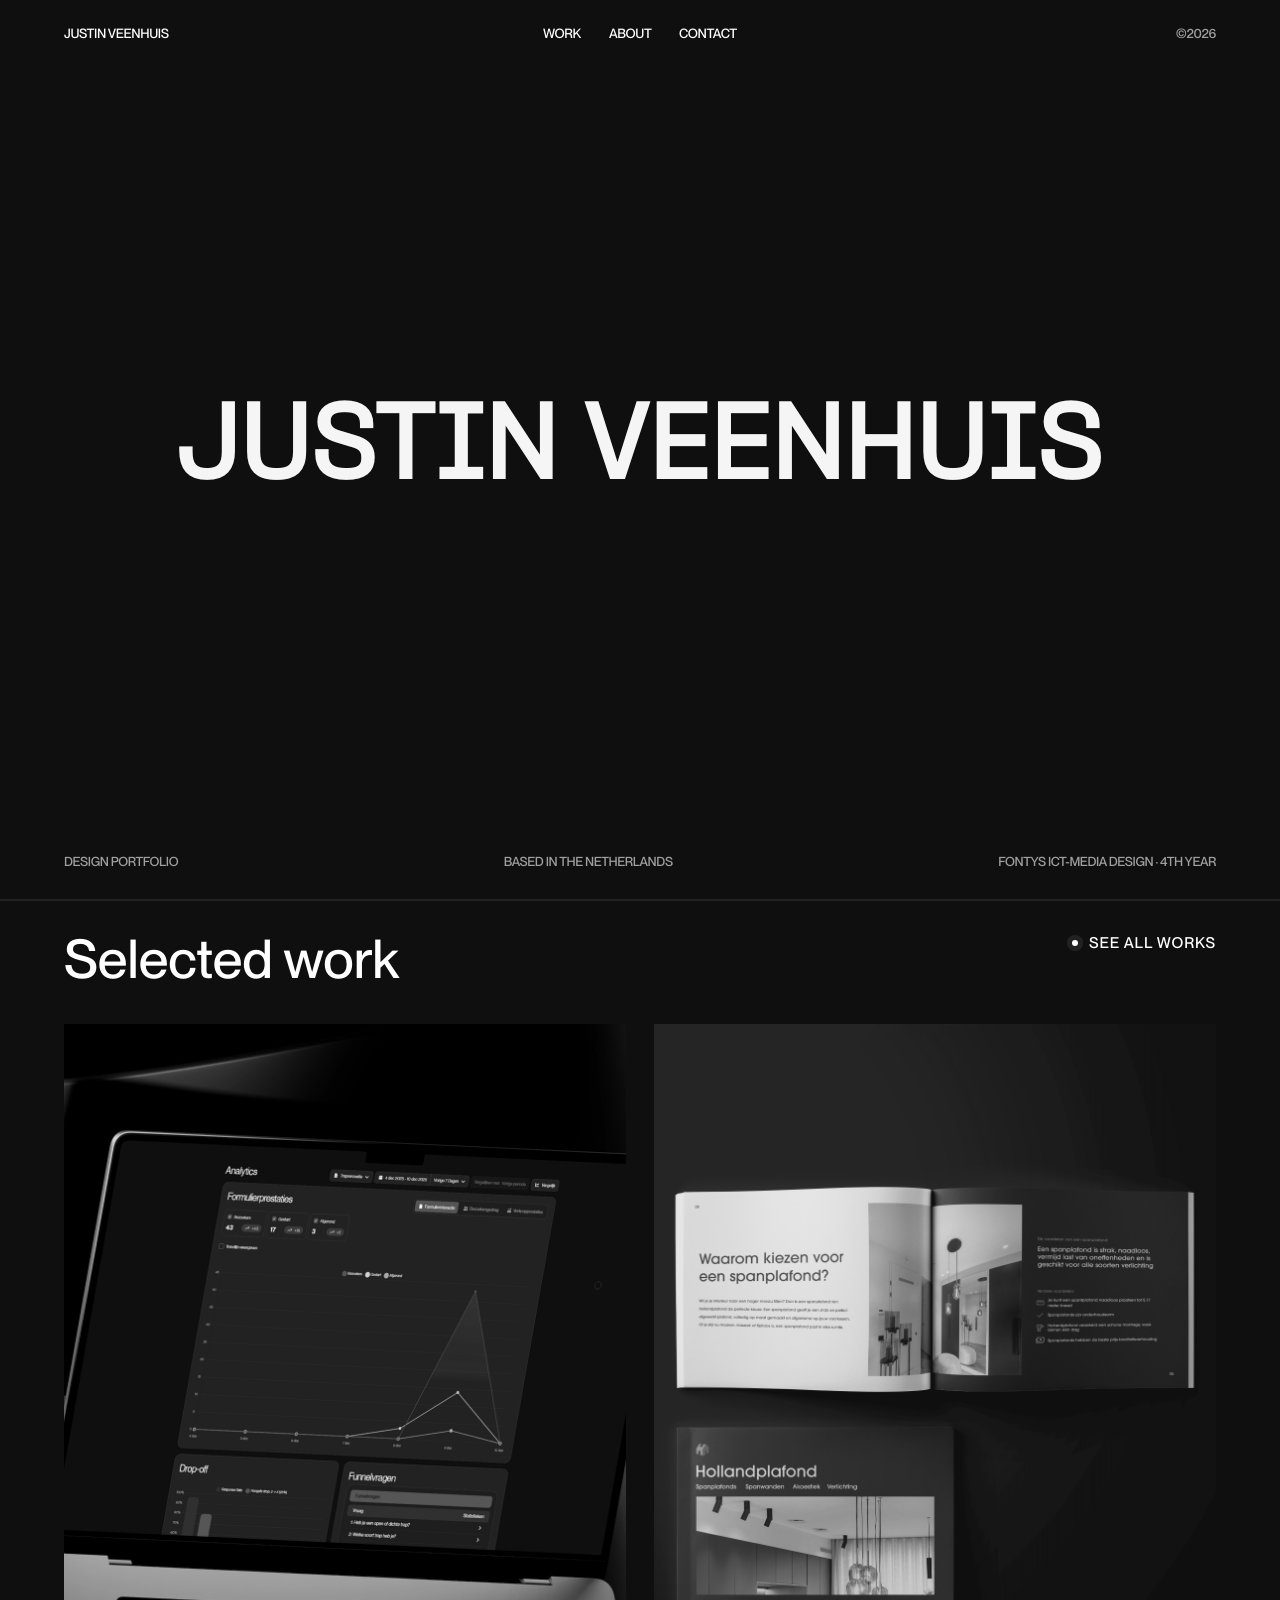
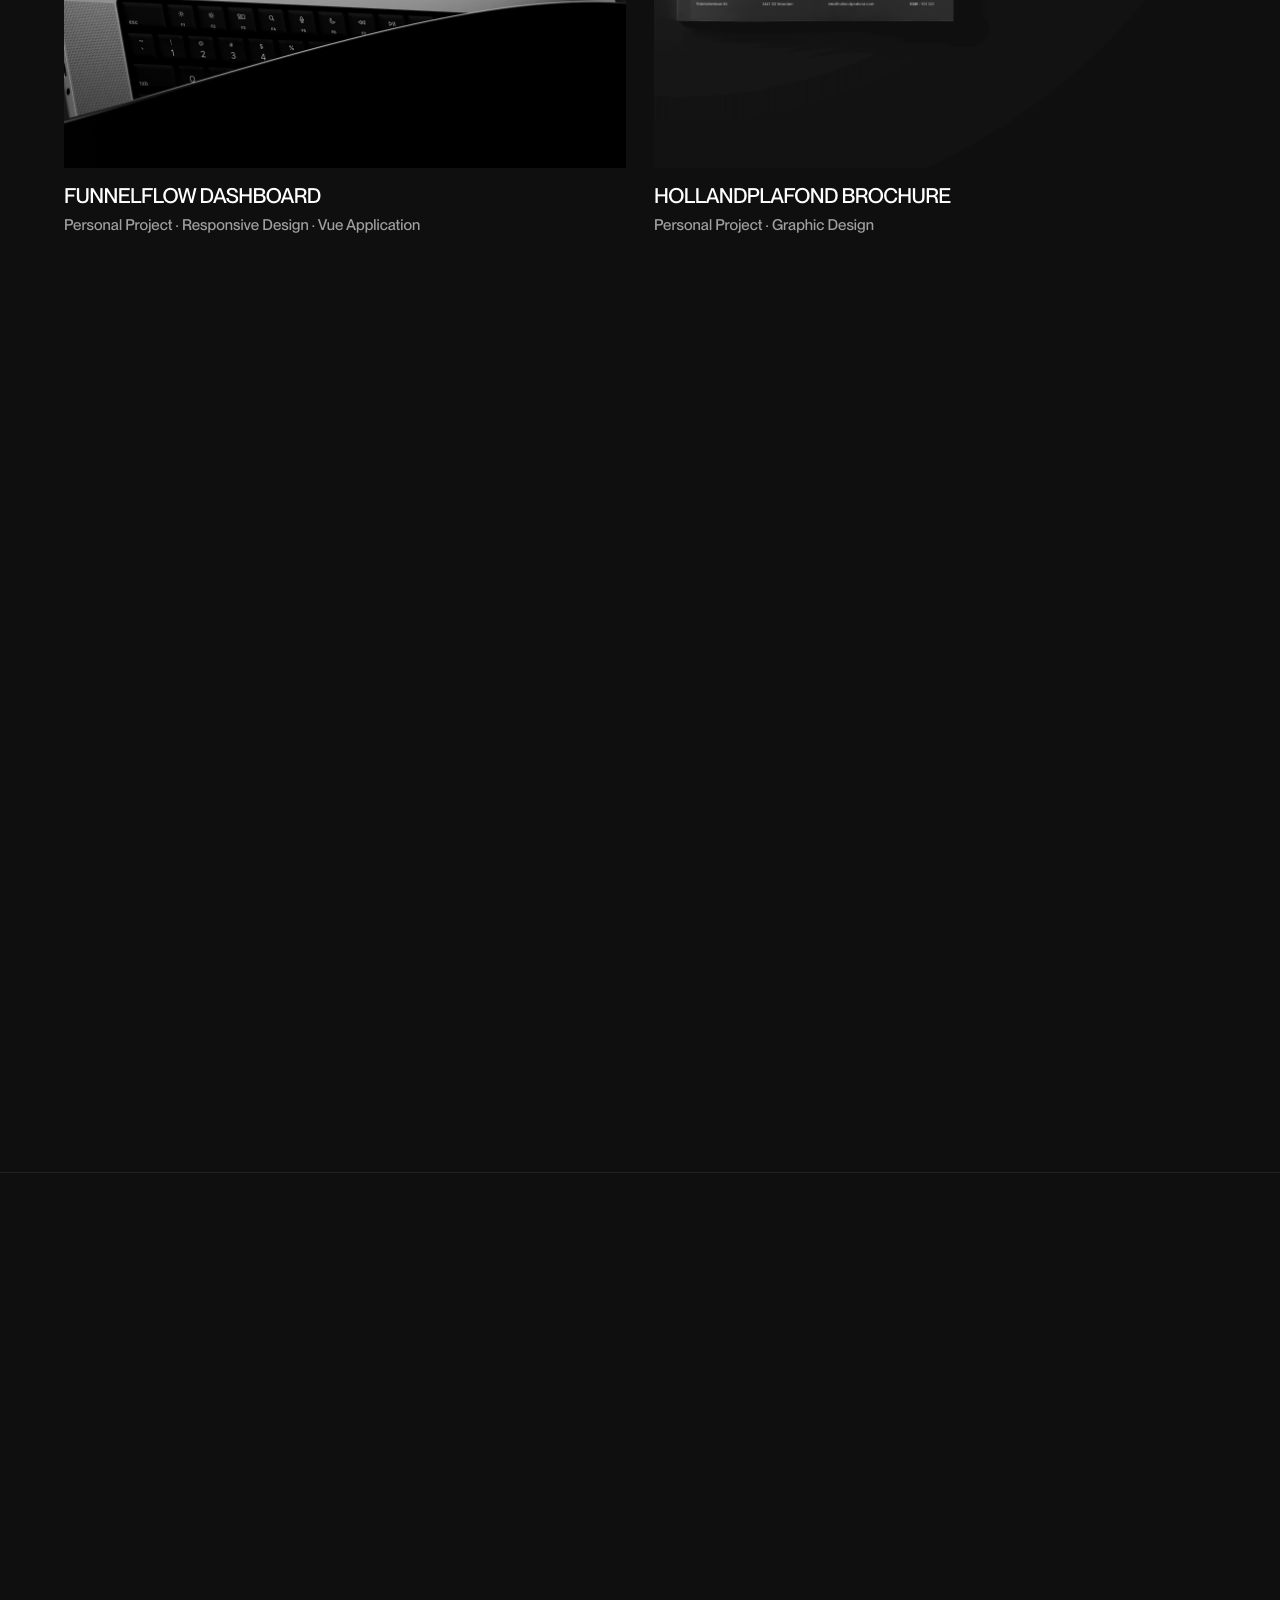
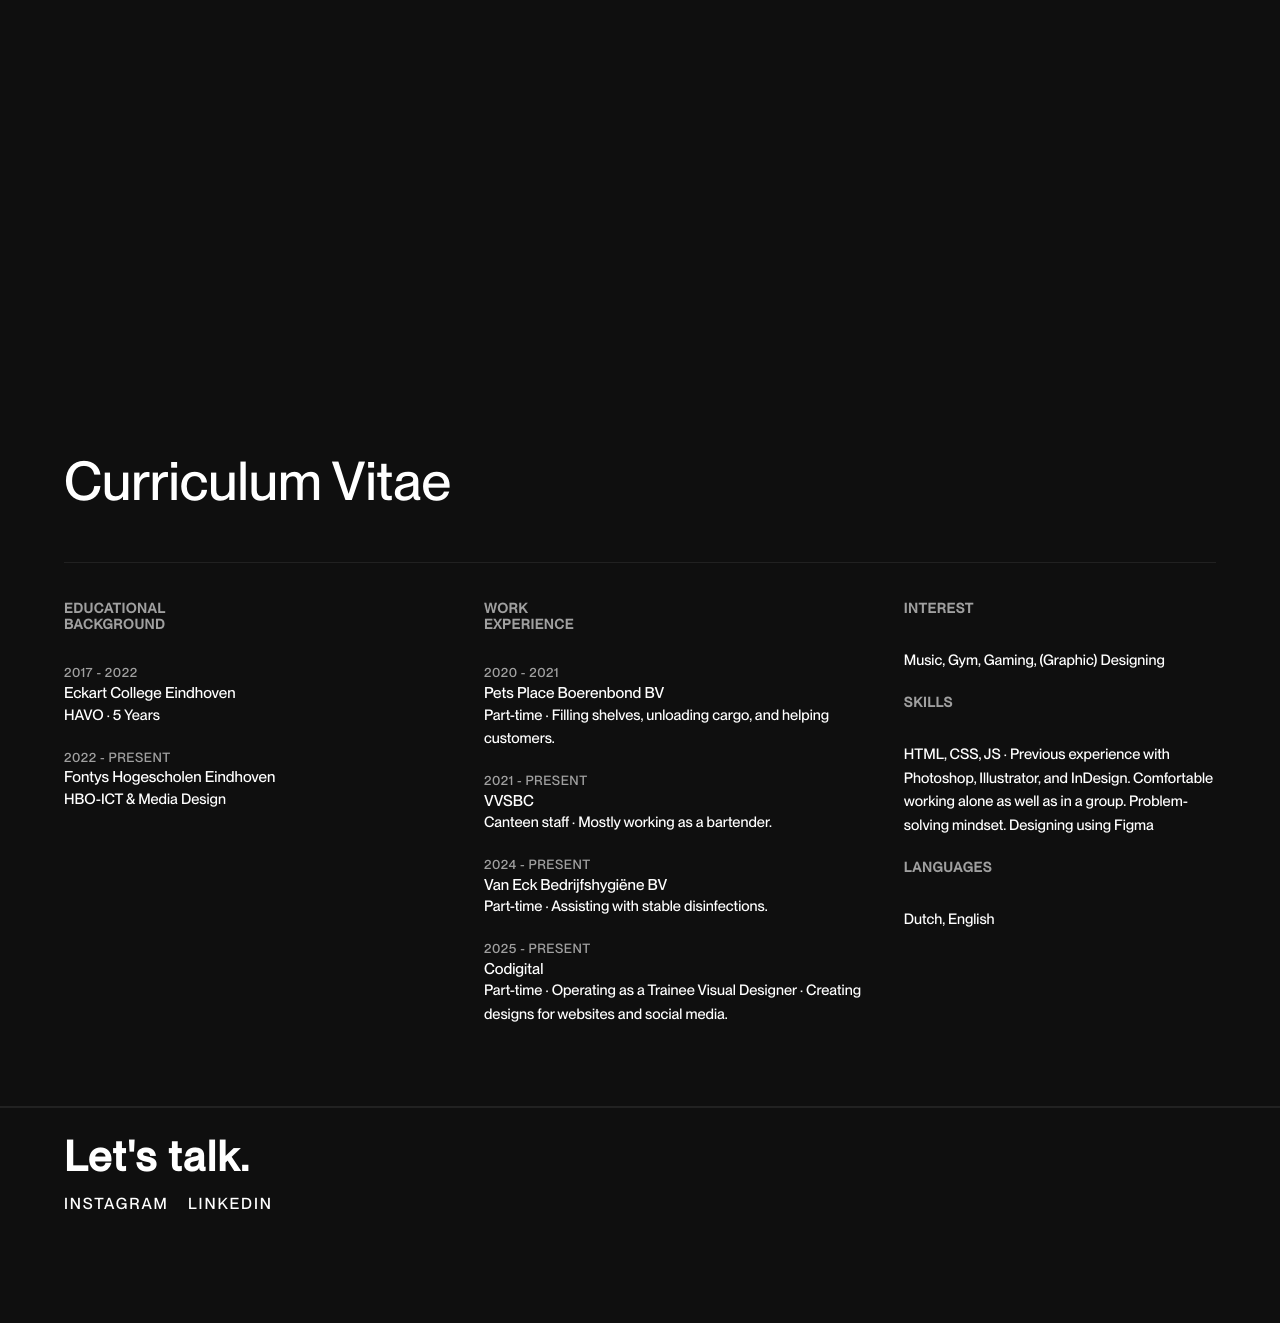
==== commit 0129e735: "added a favicon "J"" ====
--- a/index.html
+++ b/index.html
@@ -8,6 +8,7 @@
       name="description"
       content="Minimalist creative portfolio – selected work, about, and contact."
     />
+    <link rel="icon" href="favicon.svg" type="image/svg+xml" />
     <link rel="stylesheet" href="styles.css" />
     <link rel="stylesheet" href="name-reveal.css" />
   </head>
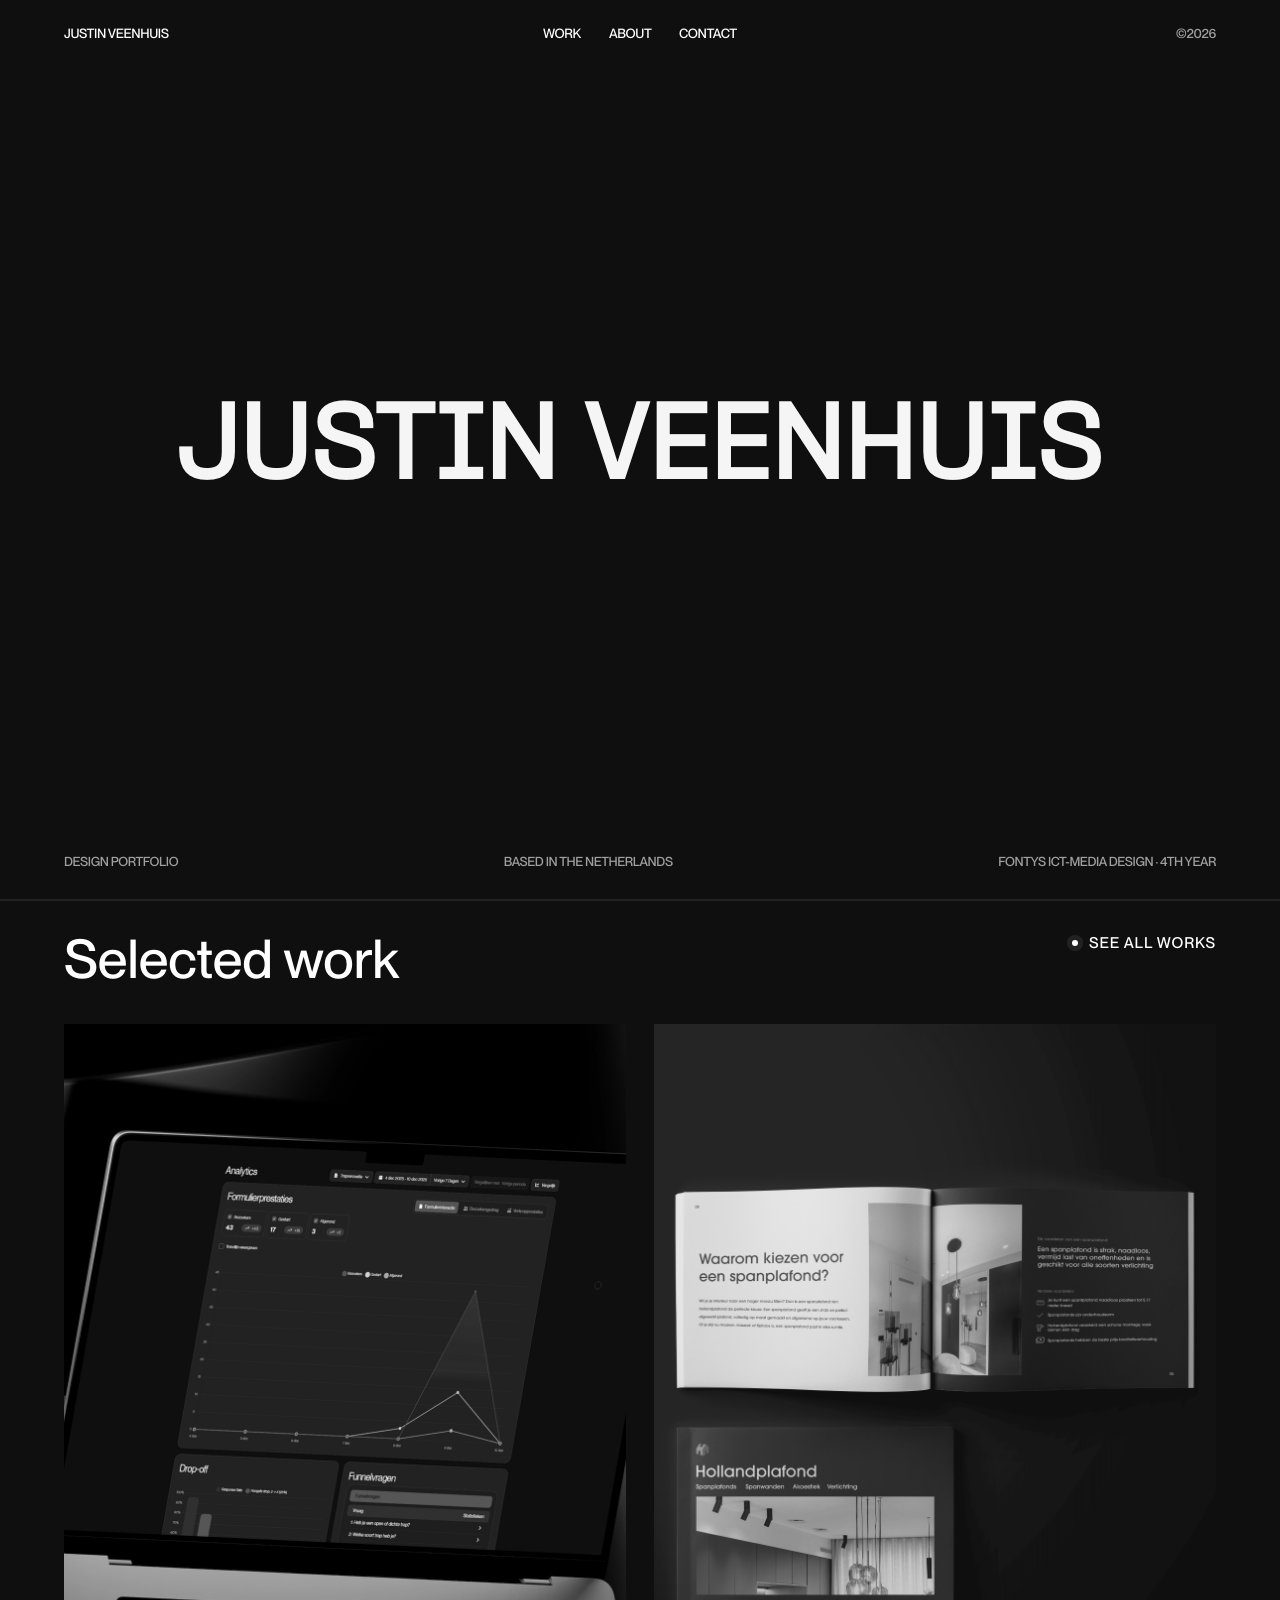
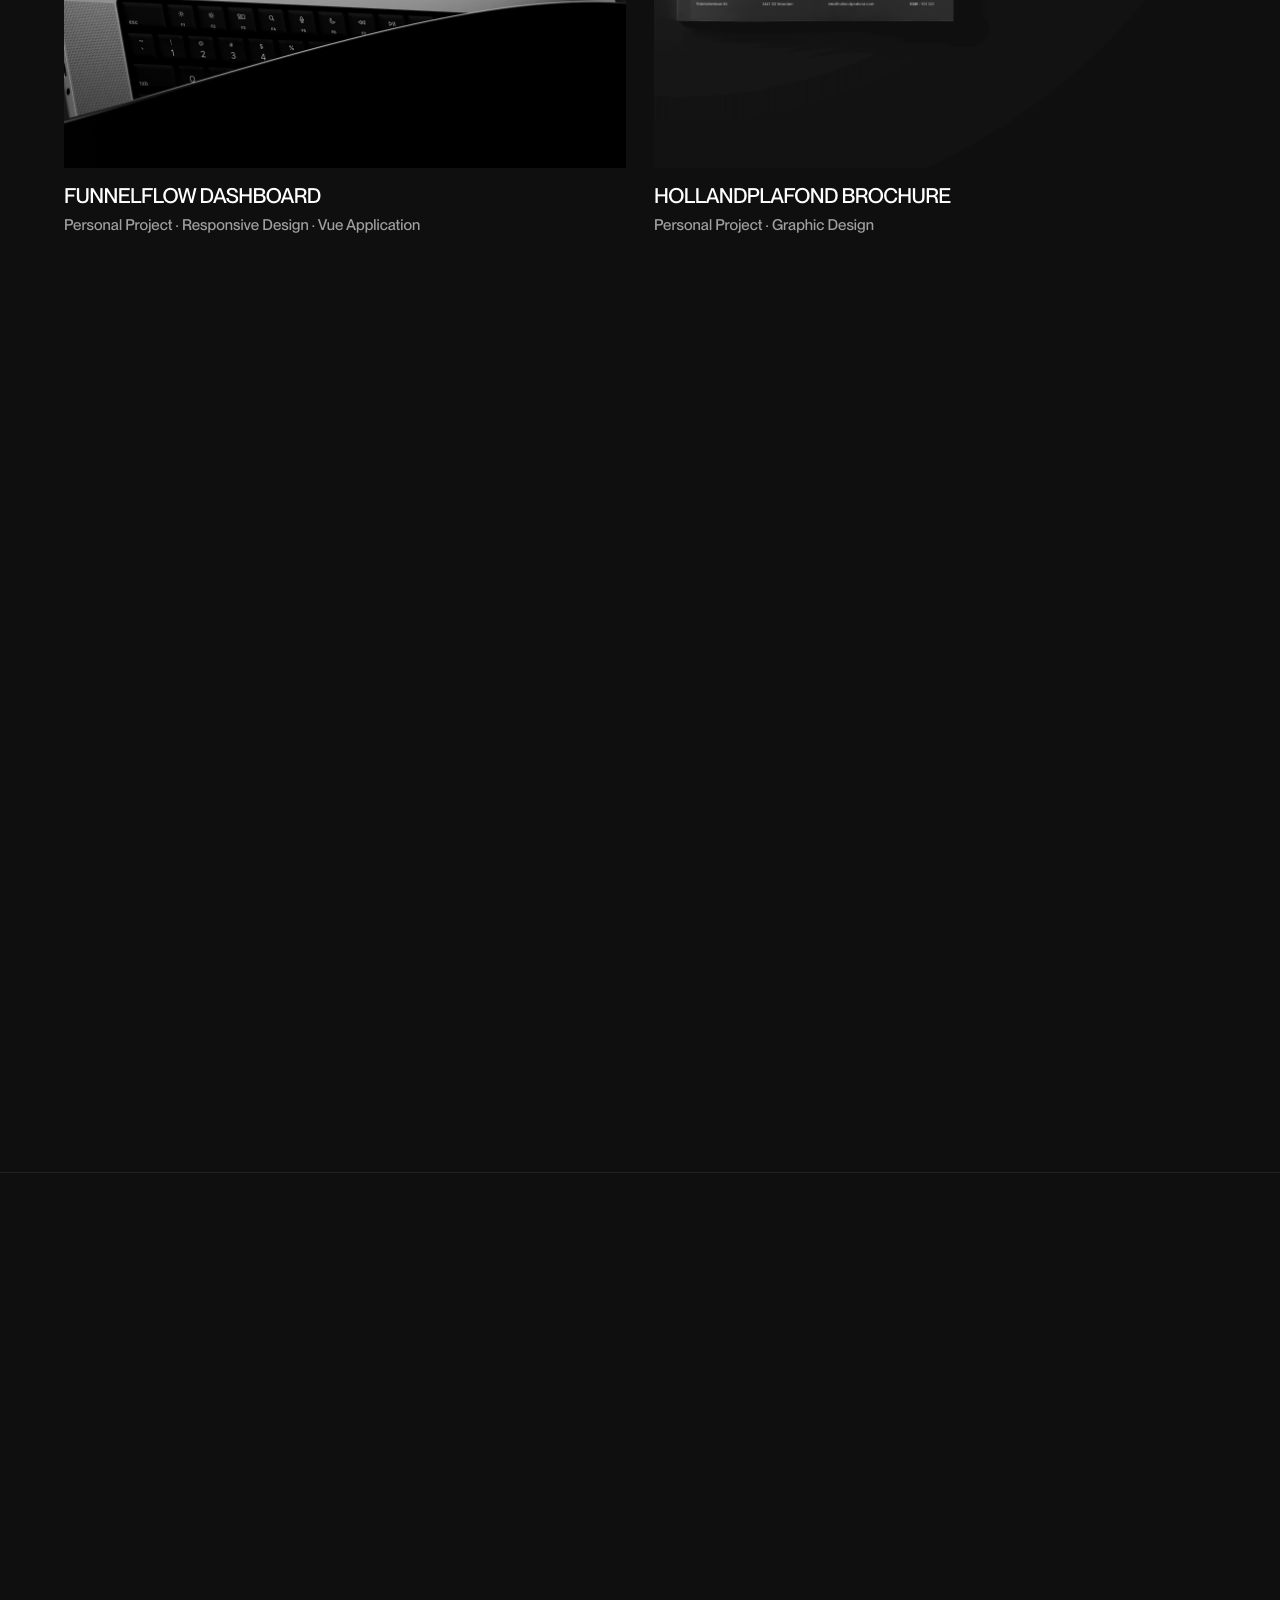
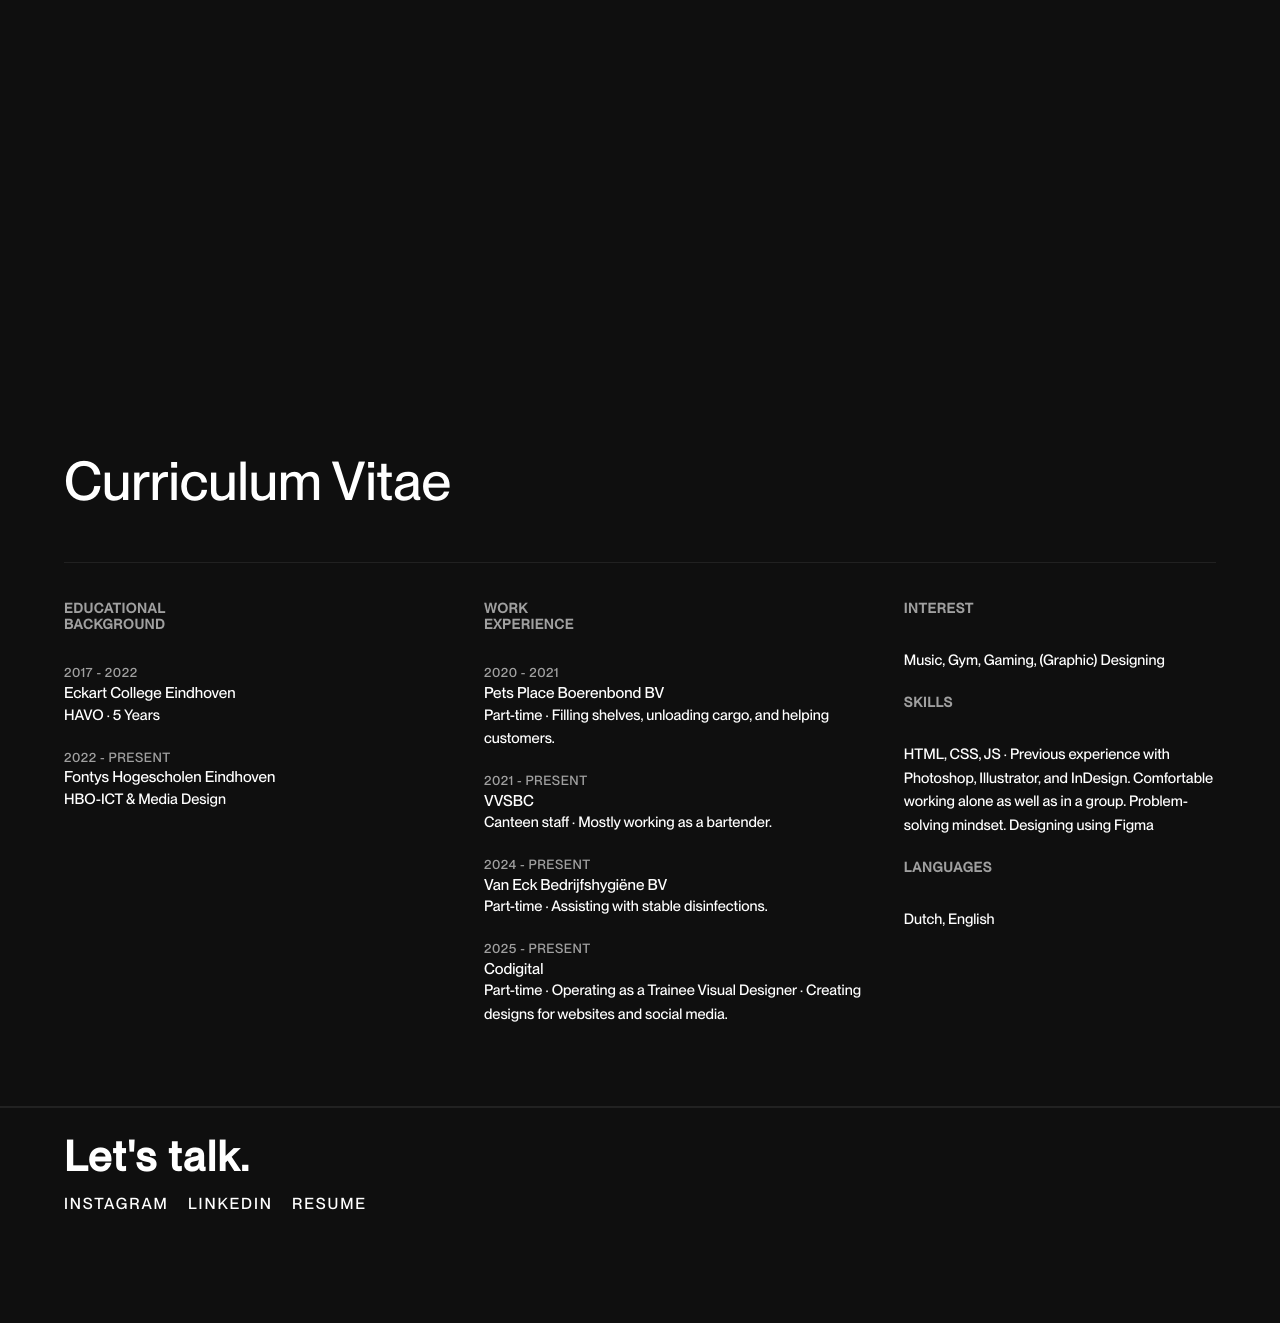
==== commit ef60afa0: "resume is added" ====
--- a/index.html
+++ b/index.html
@@ -246,9 +246,49 @@
           <div class="footer-links">
             <a href="https://www.instagram.com/j.veenh/?hl=en" target="_blank" rel="noopener" class="contact-link">Instagram</a>
             <a href="https://www.linkedin.com/in/justin-veenhuis-403a9b2a0/" target="_blank" rel="noopener" class="contact-link">LinkedIn</a>
+            <a
+              href="img/CV-Justin-Veenhuis-2026.jpg"
+              class="contact-link"
+              data-preview-image-trigger
+              data-preview-image-src="img/CV-Justin-Veenhuis-2026.jpg"
+              data-preview-image-alt="Preview of Justin Veenhuis resume"
+              data-preview-download-name="CV-Justin-Veenhuis-2026.jpg"
+            >
+              Resume
+            </a>
           </div>
         </div>
       </footer>
+
+      <div class="image-preview-modal" data-image-preview-modal hidden>
+        <div class="image-preview-backdrop" data-image-preview-close></div>
+        <div
+          class="image-preview-dialog"
+          role="dialog"
+          aria-modal="true"
+          aria-labelledby="image-preview-title"
+        >
+          <div class="image-preview-header">
+            <p id="image-preview-title" class="image-preview-title">Resume Preview</p>
+            <button
+              type="button"
+              class="image-preview-close"
+              aria-label="Close preview"
+              data-image-preview-close
+            >
+              ×
+            </button>
+          </div>
+          <div class="image-preview-body">
+            <img src="" alt="" class="image-preview-image" data-image-preview-image />
+          </div>
+          <div class="image-preview-actions">
+            <a href="" download class="image-preview-download" data-image-preview-download>
+              Download
+            </a>
+          </div>
+        </div>
+      </div>
       </div>
     </main>
 
--- a/styles.css
+++ b/styles.css
@@ -1013,6 +1013,117 @@
   text-transform: uppercase;
 }
 
+.image-preview-modal {
+  position: fixed;
+  inset: 0;
+  z-index: 500;
+  display: grid;
+  place-items: center;
+  padding: clamp(1rem, 3vw, 2rem);
+  opacity: 0;
+  pointer-events: none;
+  transition: opacity 240ms ease;
+}
+
+.image-preview-modal[hidden] {
+  display: none !important;
+}
+
+.image-preview-modal.is-visible {
+  opacity: 1;
+  pointer-events: auto;
+}
+
+.image-preview-backdrop {
+  position: absolute;
+  inset: 0;
+  background: rgba(8, 8, 8, 0.84);
+  backdrop-filter: blur(10px);
+  opacity: 0;
+  transition: opacity 240ms ease;
+}
+
+.image-preview-modal.is-visible .image-preview-backdrop {
+  opacity: 1;
+}
+
+.image-preview-dialog {
+  position: relative;
+  z-index: 1;
+  width: min(92vw, 68rem);
+  max-height: calc(100vh - 2rem);
+  display: grid;
+  grid-template-rows: auto minmax(0, 1fr) auto;
+  gap: 1rem;
+  padding: 1rem;
+  background: rgba(15, 15, 15, 0.96);
+  border: 1px solid var(--border-subtle);
+  opacity: 0;
+  transform: translateY(20px) scale(0.985);
+  transition:
+    opacity 280ms cubic-bezier(0.16, 1, 0.3, 1),
+    transform 280ms cubic-bezier(0.16, 1, 0.3, 1);
+}
+
+.image-preview-modal.is-visible .image-preview-dialog {
+  opacity: 1;
+  transform: translateY(0) scale(1);
+}
+
+.image-preview-header,
+.image-preview-actions {
+  display: flex;
+  align-items: center;
+  justify-content: space-between;
+  gap: 1rem;
+}
+
+.image-preview-title {
+  margin: 0;
+  color: #fff;
+  font-size: 0.86rem;
+  letter-spacing: 0.12em;
+  text-transform: uppercase;
+}
+
+.image-preview-close,
+.image-preview-download {
+  appearance: none;
+  border: 1px solid var(--border-subtle);
+  background: transparent;
+  color: #fff;
+  font: inherit;
+  text-transform: uppercase;
+  letter-spacing: 0.08em;
+  text-decoration: none;
+  cursor: pointer;
+  padding: 0.8rem 1rem;
+}
+
+.image-preview-close {
+  width: 3rem;
+  height: 3rem;
+  display: grid;
+  place-items: center;
+  font-size: 1.4rem;
+  line-height: 1;
+  padding: 0;
+}
+
+.image-preview-body {
+  min-height: 0;
+  overflow: auto;
+}
+
+.image-preview-image {
+  display: block;
+  width: 100%;
+  height: auto;
+  max-height: calc(100vh - 12rem);
+  object-fit: contain;
+  margin: 0 auto;
+}
+
 /* Reveal on scroll utilities */
 .reveal-on-scroll {
   opacity: 0;
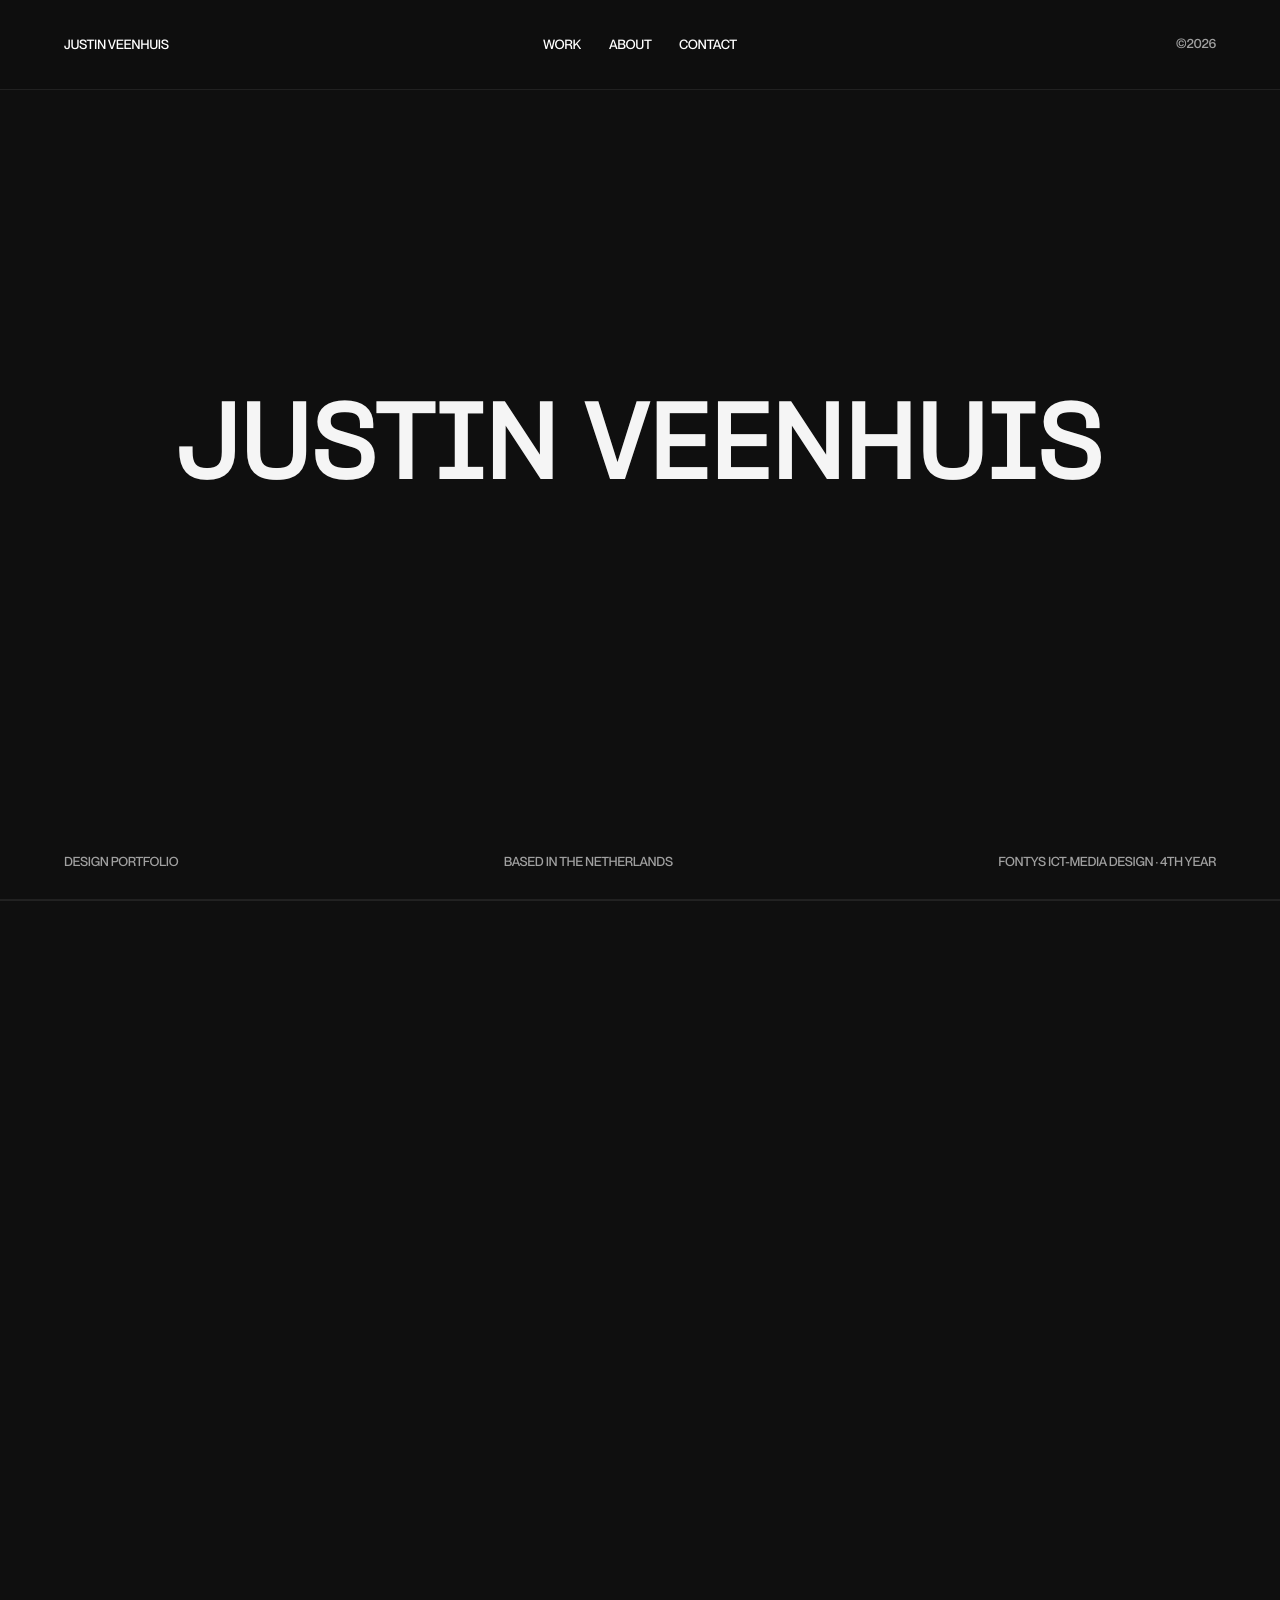
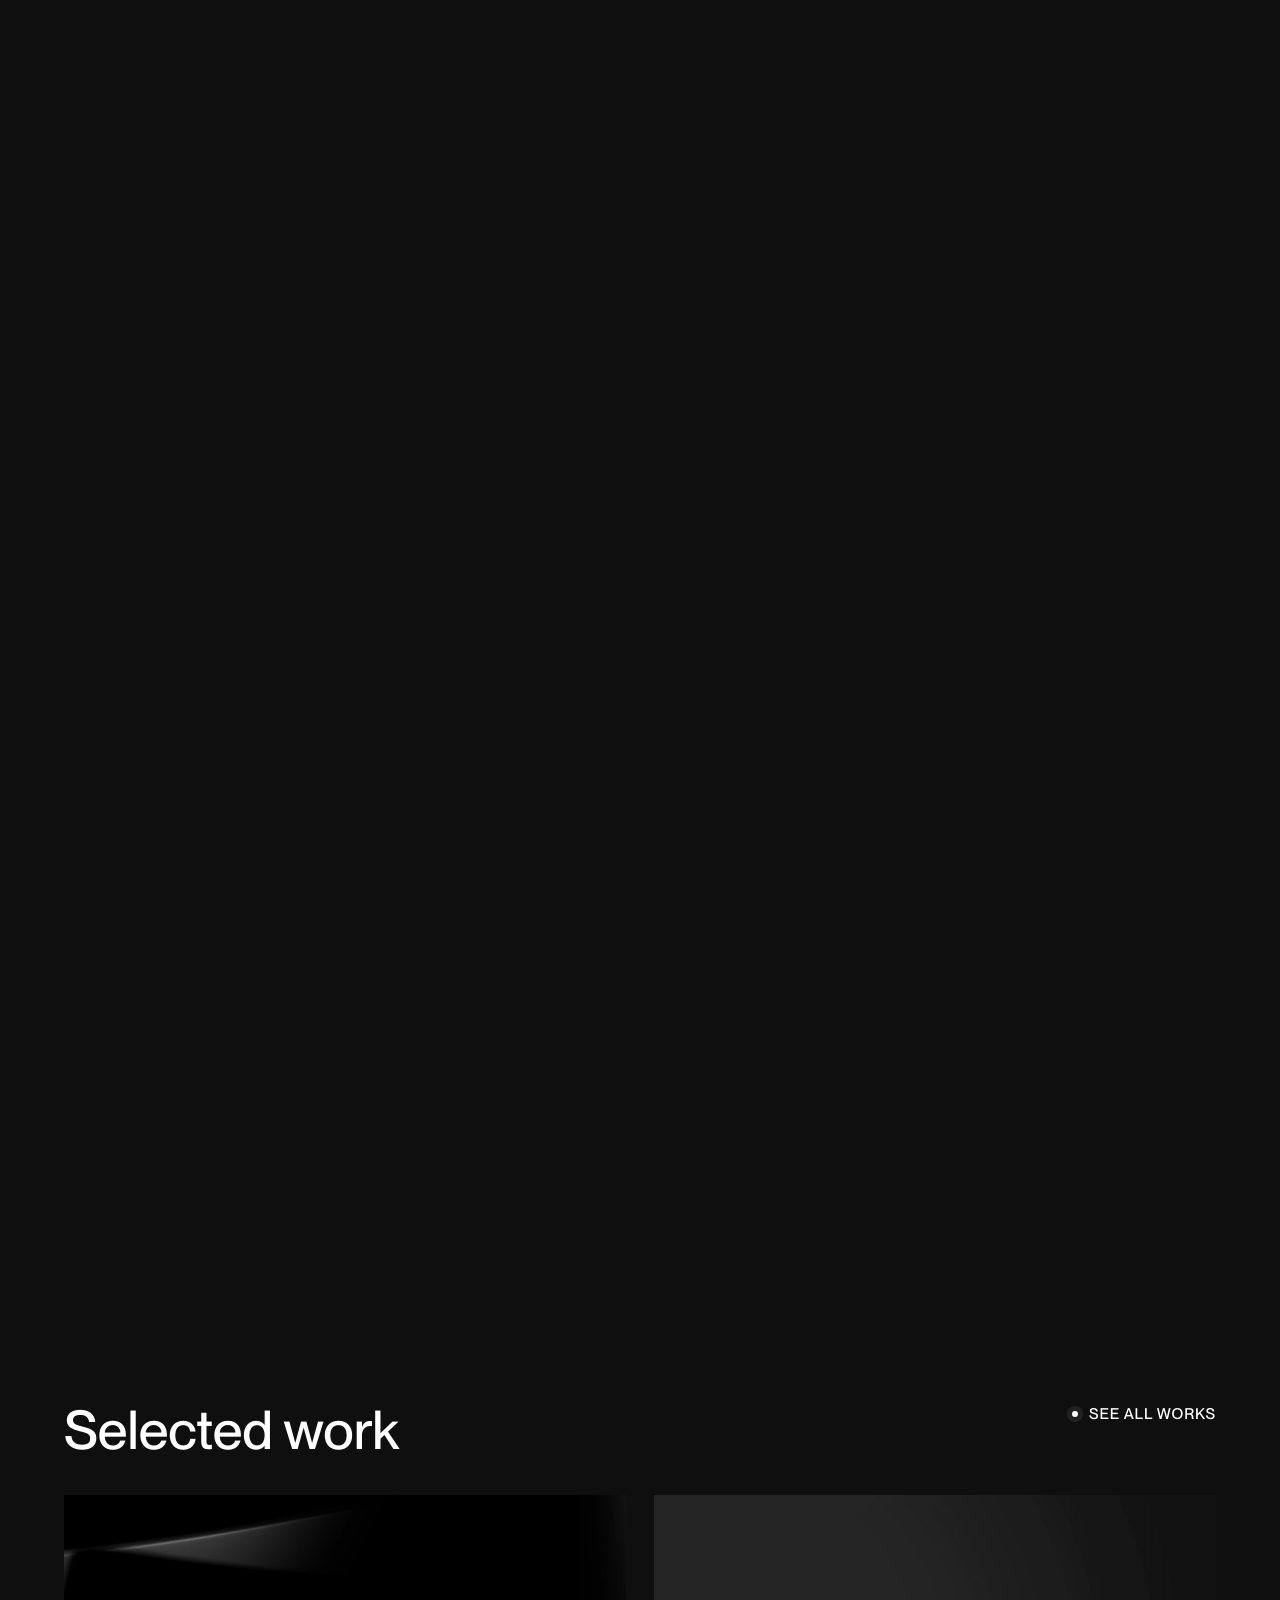
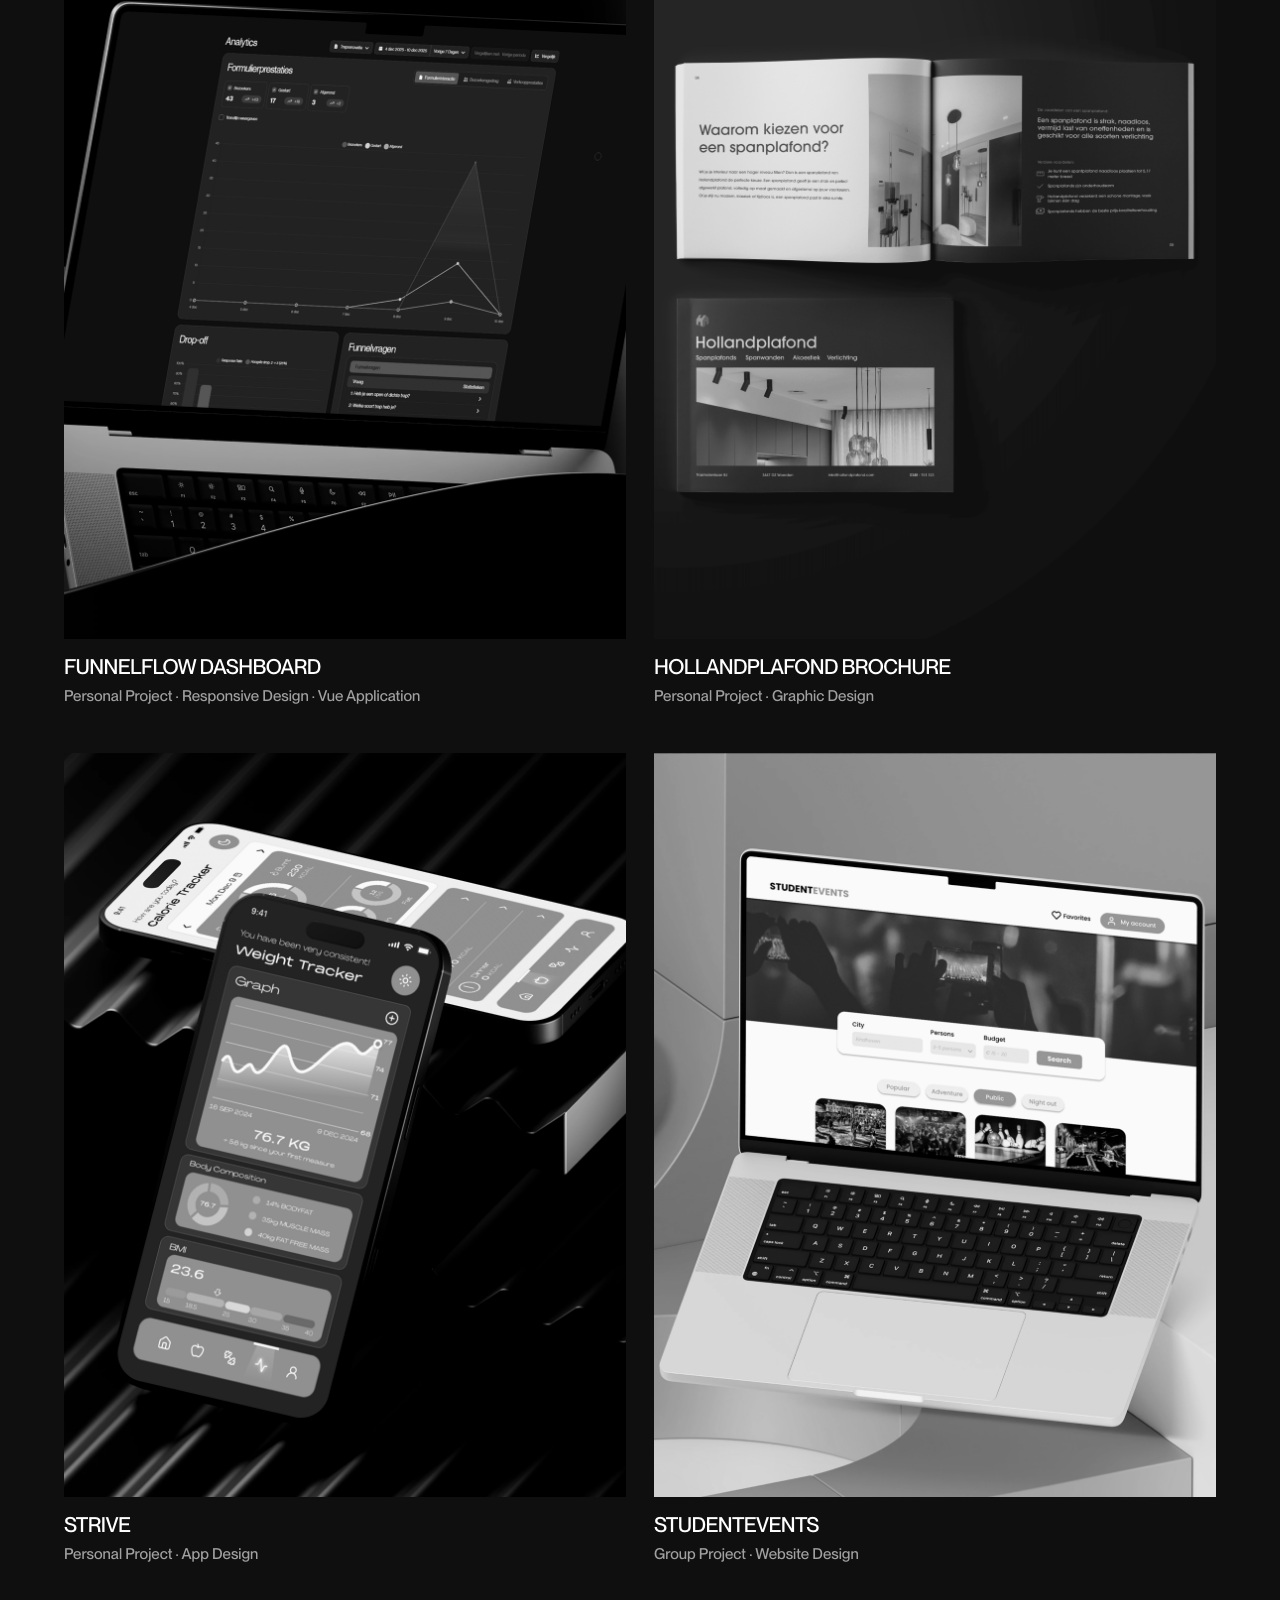
==== commit 50300555: "navbar is sticky again and scroll is a bit smoother" ====
--- a/index.html
+++ b/index.html
@@ -53,6 +53,7 @@
 
         <!-- The overlay slides up over the first screen; its height is 100vh and
              it becomes scrollable when pinned. JS controls top from 100vh → 0vh. -->
+        <div class="work-spacer" aria-hidden="true"></div>
         <div class="work-overlay">
           <div class="section-header reveal-on-scroll" data-reveal-delay="0">
             <h2>Selected work</h2>
--- a/styles.css
+++ b/styles.css
@@ -34,6 +34,7 @@
   --bg: #0f0f0f;
   --fg: #0d0b0b;
   --muted: #a0a0a0;
+  --nav-height: clamp(4.5rem, 7vw, 5.75rem);
   --nav-offset: 4rem;
   --border-subtle: rgba(255, 255, 255, 0.08);
   --accent-soft: rgba(255, 255, 255, 0.2);
@@ -56,6 +57,7 @@
 
 html {
   scroll-behavior: smooth;
+  scroll-padding-top: calc(var(--nav-height) + 1rem);
 }
 
 body {
@@ -114,7 +116,7 @@
 }
 
 section {
-  scroll-margin-top: 6rem;
+  scroll-margin-top: calc(var(--nav-height) + 1rem);
 }
 
 a {
@@ -133,7 +135,7 @@
   height: 100vh;
   z-index: 5;
   display: grid;
-  padding-top: var(--nav-offset);
+  padding-top: calc(var(--nav-height) + 0.5rem);
   border-bottom: 1px solid var(--border-subtle);
 }
 
@@ -149,8 +151,10 @@
   gap: 1.25rem;
   padding: 1.5rem clamp(2rem, 5vw, 4.5rem);
   margin-inline: 0;
-  background: var(--bg);
-  backdrop-filter: none;
+  min-height: var(--nav-height);
+  background: rgba(15, 15, 15, 0.94);
+  backdrop-filter: blur(14px);
+  border-bottom: 1px solid var(--border-subtle);
   box-sizing: border-box;
 }
 
@@ -475,6 +479,10 @@
   padding-top: 1.6rem;
   box-sizing: border-box;
   background: var(--content-bg);
+}
+
+#top {
+  scroll-margin-top: 0;
 }
 
 /* Make About and Contact sections full-bleed like the work overlay
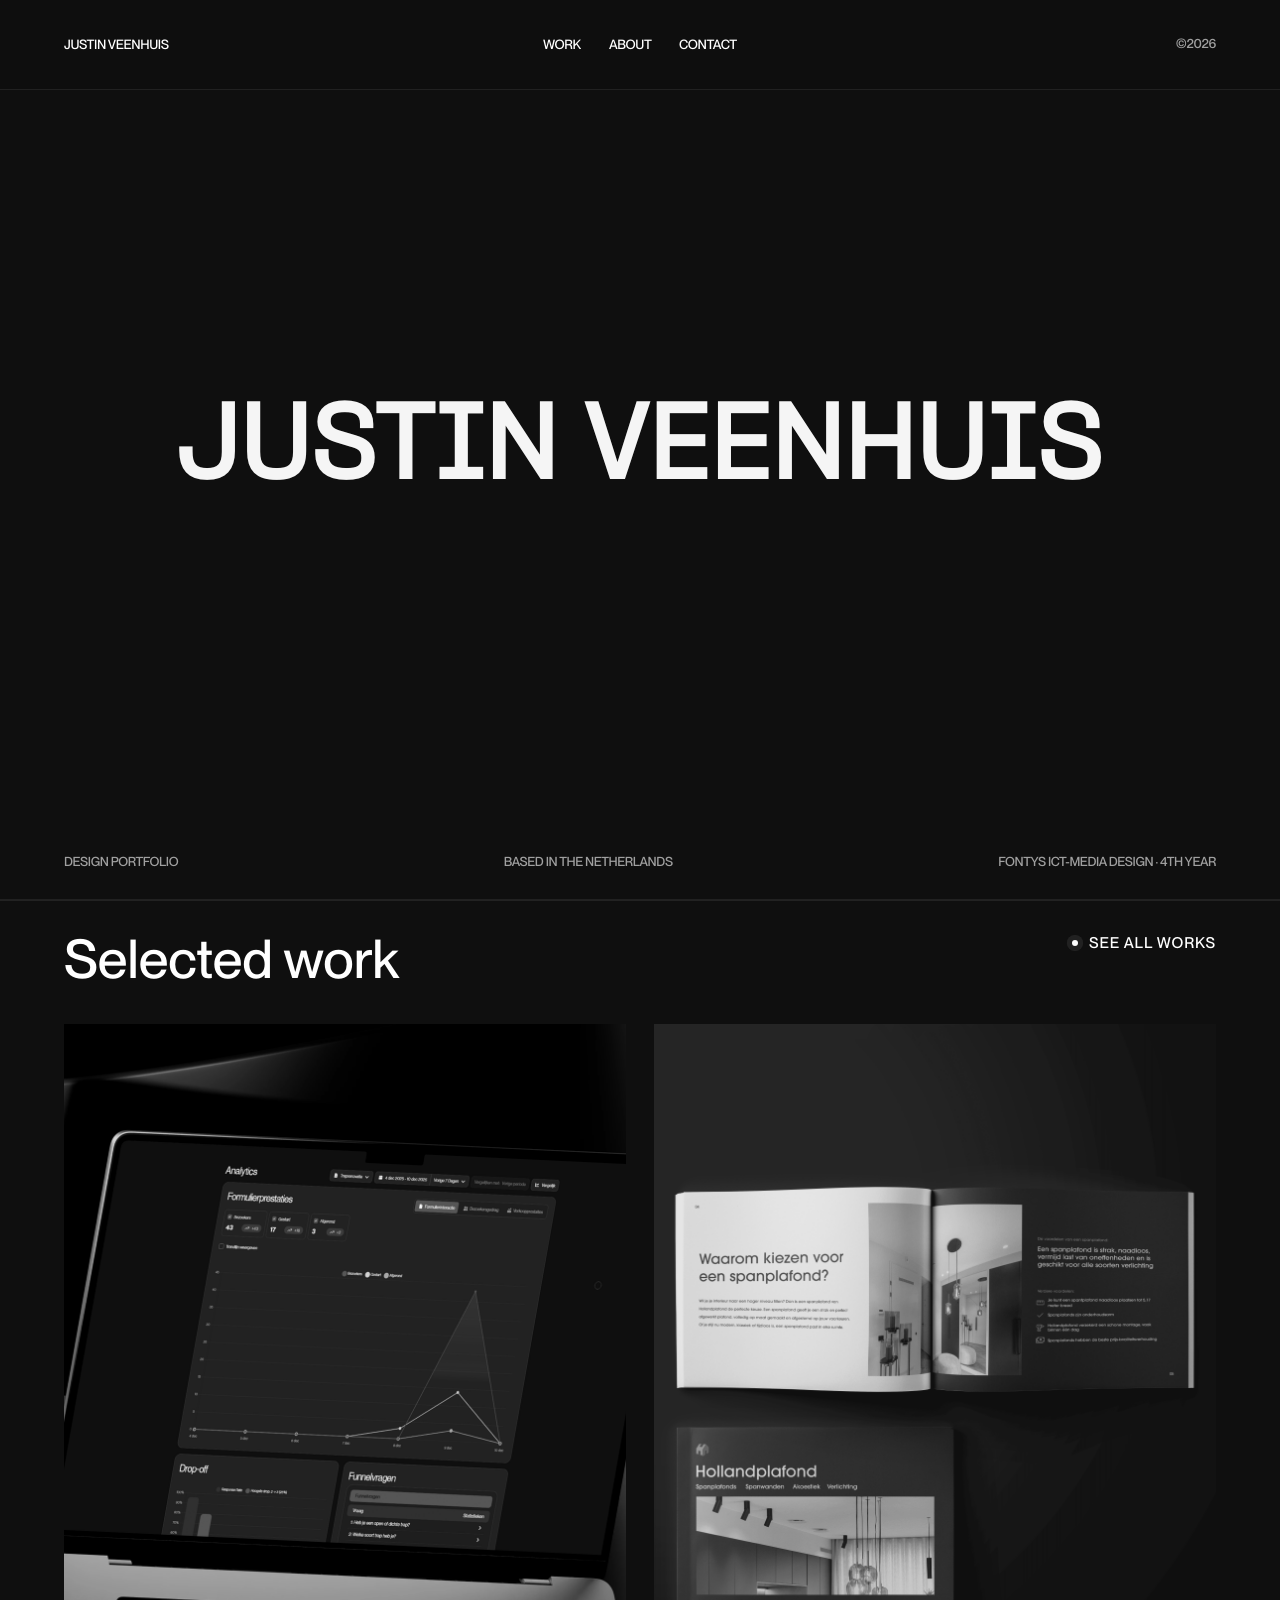
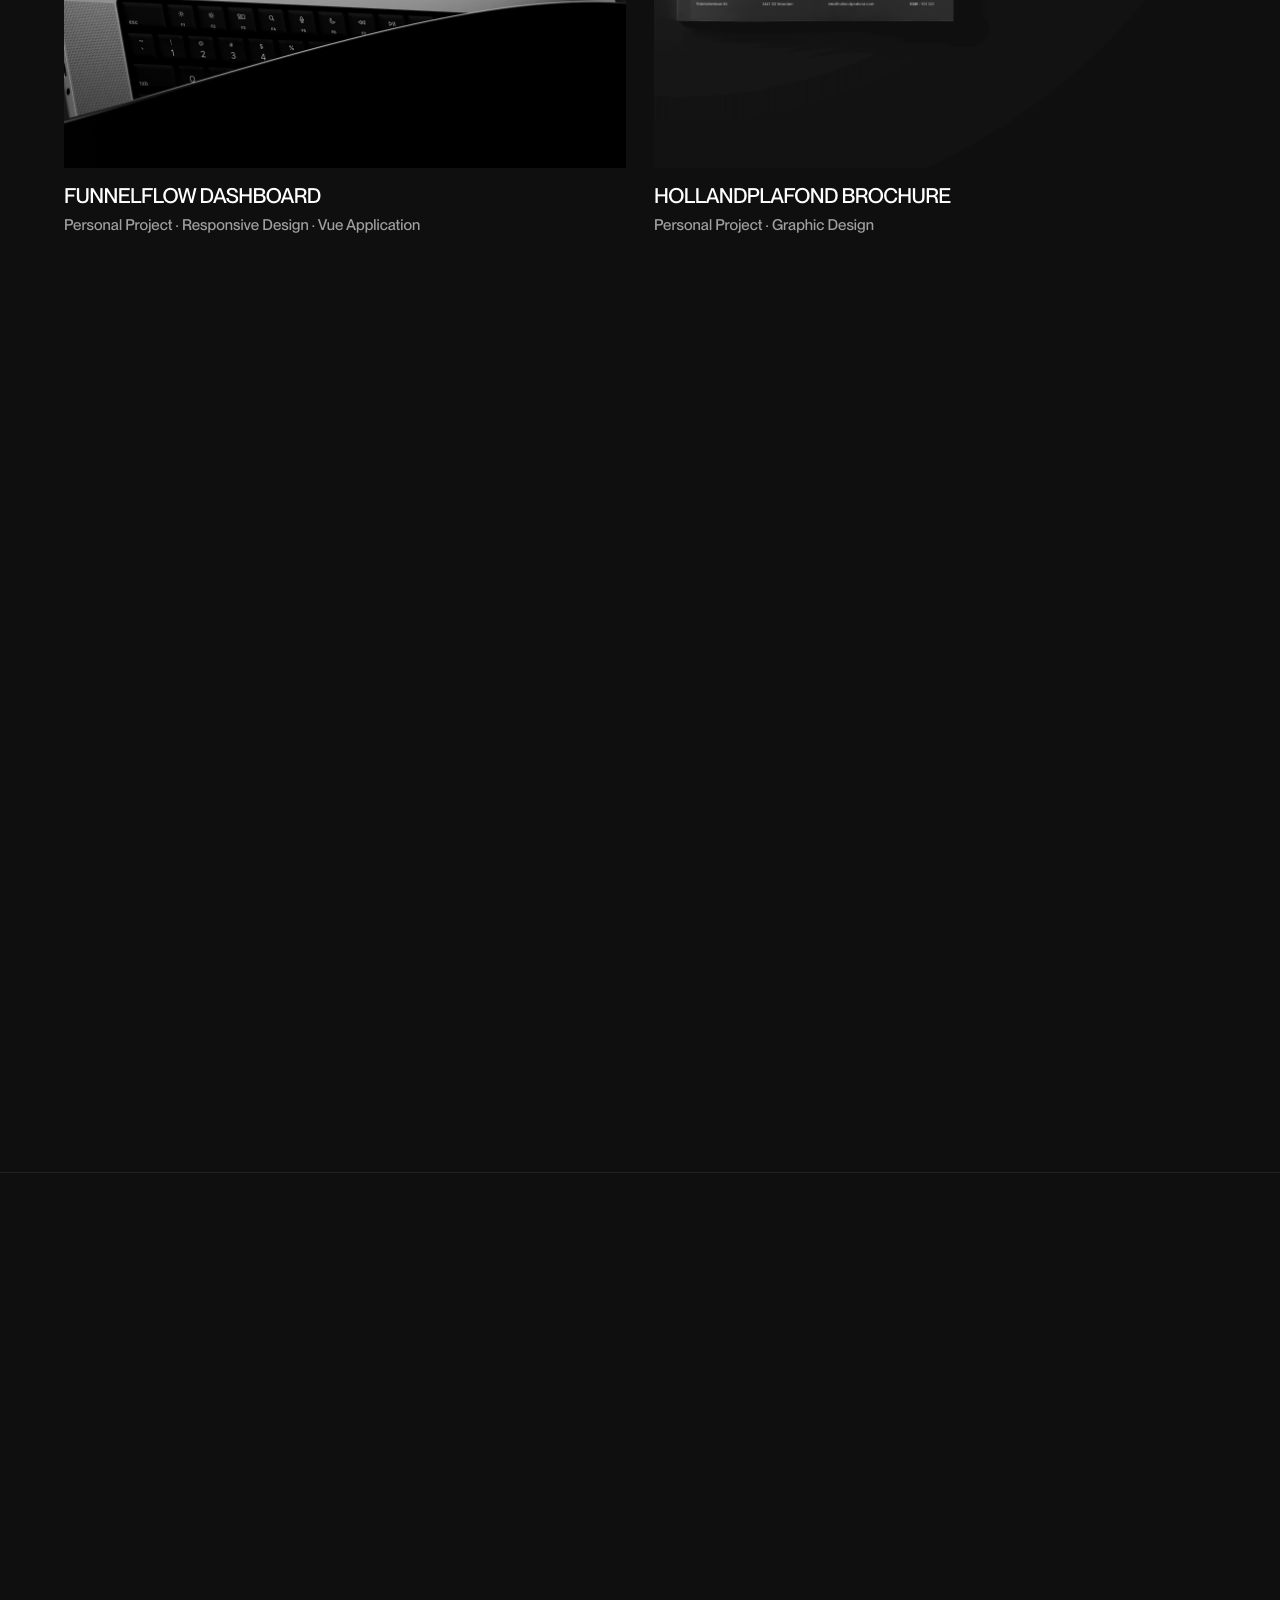
==== commit 1f48bc10: "removed smooth sroll" ====
--- a/index.html
+++ b/index.html
@@ -51,9 +51,6 @@
   <div class="content-container">
   <section id="work" class="section section-work" aria-label="Selected work">
 
-        <!-- The overlay slides up over the first screen; its height is 100vh and
-             it becomes scrollable when pinned. JS controls top from 100vh → 0vh. -->
-        <div class="work-spacer" aria-hidden="true"></div>
         <div class="work-overlay">
           <div class="section-header reveal-on-scroll" data-reveal-delay="0">
             <h2>Selected work</h2>
--- a/styles.css
+++ b/styles.css
@@ -56,7 +56,6 @@
 }
 
 html {
-  scroll-behavior: smooth;
   scroll-padding-top: calc(var(--nav-height) + 1rem);
 }
 
@@ -144,7 +143,7 @@
   top: 0;
   left: 0;
   width: 100%;
-  z-index: 100;
+  z-index: 200;
   display: grid;
   grid-template-columns: 1fr auto 1fr;
   align-items: center;
@@ -152,10 +151,12 @@
   padding: 1.5rem clamp(2rem, 5vw, 4.5rem);
   margin-inline: 0;
   min-height: var(--nav-height);
-  background: rgba(15, 15, 15, 0.94);
-  backdrop-filter: blur(14px);
+  background: rgba(15, 15, 15, 0.92);
+  backdrop-filter: blur(16px);
+  -webkit-backdrop-filter: blur(16px);
   border-bottom: 1px solid var(--border-subtle);
   box-sizing: border-box;
+  transition: background 320ms ease, box-shadow 320ms ease;
 }
 
 .nav-name,
@@ -281,7 +282,7 @@
     transform 420ms cubic-bezier(0.16, 1, 0.3, 1),
     opacity 320ms ease-out,
     border-color 220ms ease-out;
-  z-index: 140;
+  z-index: 250;
   display: flex;
   flex-direction: column;
   overflow: hidden;
@@ -435,8 +436,6 @@
   margin-right: calc(-1 * clamp(2rem, 5vw, 4.5rem));
   padding-inline: 0;
   box-sizing: border-box;
-  /* Smooth scrolling when jumping to anchors inside the container */
-  scroll-behavior: smooth;
   max-width: 100vw; /* prevent horizontal overflow creating an inner scroll container */
 }
 
@@ -454,14 +453,9 @@
 /* Work overlay: slides up over the first screen */
 .section-work {
   position: relative;
-  /* overlay handles padding while spacer preserves flow */
+  /* overlay handles its own spacing and full-bleed layout */
   padding: 0;
   border-top: 1px solid var(--border-subtle);
-}
-
-.section-work .work-spacer {
-  height: 100vh; /* filled by JS to match overlay content on load/resize */
-  width: 100%;
 }
 
 .work-overlay {
@@ -578,7 +572,9 @@
   height: 100%;
   object-fit: cover;
   filter: grayscale(100%);
-  transition: transform 260ms ease-out, filter 260ms ease-out, opacity 260ms ease-out;
+  transition: transform 520ms cubic-bezier(0.16, 1, 0.3, 1),
+              filter 420ms ease-out,
+              opacity 420ms ease-out;
   transform: scale(1);
 }
 
@@ -660,7 +656,7 @@
 
 .project-card:hover .project-media img,
 .project-card:focus-within .project-media img {
-  transform: scale(1.03);
+  transform: scale(1.04);
   filter: grayscale(0%);
   opacity: 1;
 }
@@ -668,6 +664,11 @@
 .project-card:hover .project-meta h3,
 .project-card:focus-within .project-meta h3 {
   text-decoration: underline;
+  text-underline-offset: 0.18em;
+}
+
+.project-meta h3 {
+  transition: text-decoration-color 320ms ease;
 }
 
 /* See all link */
@@ -698,9 +699,9 @@
   background: currentColor;
   box-shadow: 0 0 0 0.32rem rgba(255, 255, 255, 0.08);
   transition:
-    transform 220ms ease,
-    box-shadow 220ms ease,
-    background-color 220ms ease;
+    transform 360ms cubic-bezier(0.16, 1, 0.3, 1),
+    box-shadow 360ms cubic-bezier(0.16, 1, 0.3, 1),
+    background-color 280ms ease;
 }
 
 .see-all:hover,
@@ -943,7 +944,7 @@
   height: 1px;
   background-color: var(--fg);
   opacity: 0.6;
-  transition: width 200ms ease-out;
+  transition: width 360ms cubic-bezier(0.16, 1, 0.3, 1);
 }
 
 .contact-link:hover::after,
@@ -1002,7 +1003,9 @@
   font-size: 0.98rem;
   text-decoration: none;
   border-bottom: 1px solid transparent;
-}
+  transition: border-color 280ms ease, opacity 280ms ease;
+}
+
 .site-footer .footer-links .contact-link:hover,
 .site-footer .footer-links .contact-link:focus {
   border-bottom-color: rgba(255,255,255,0.45);
@@ -1135,10 +1138,14 @@
 /* Reveal on scroll utilities */
 .reveal-on-scroll {
   opacity: 0;
-  transform: translateY(20px) translateZ(0);
+  transform: translateY(32px) translateZ(0);
   will-change: opacity, transform;
-  transition: opacity 680ms cubic-bezier(0.16, 1, 0.3, 1), transform 680ms cubic-bezier(0.16, 1, 0.3, 1);
-}
+  transition:
+    opacity 820ms cubic-bezier(0.16, 1, 0.3, 1),
+    transform 820ms cubic-bezier(0.16, 1, 0.3, 1);
+  transition-delay: var(--reveal-delay, 0ms);
+}
+
 .reveal-on-scroll.revealed {
   opacity: 1;
   transform: translateY(0) translateZ(0);
@@ -1146,15 +1153,11 @@
 
 /* Slight scale + fade variant for larger containers */
 .reveal-scale {
-  transform: translateY(18px) scale(0.985);
-}
+  transform: translateY(24px) scale(0.98);
+}
+
 .reveal-scale.revealed {
   transform: translateY(0) scale(1);
-}
-
-/* Stagger helper when delays are set via CSS variables */
-.reveal-on-scroll {
-  transition-delay: var(--reveal-delay, 0ms);
 }
 
 /* Responsive */
@@ -1242,7 +1245,7 @@
   }
 
   .mobile-menu {
-    z-index: 200;
+    z-index: 250;
     top: 4.9rem;
     height: calc(100dvh - 4.9rem);
     transform: translateY(-104%);
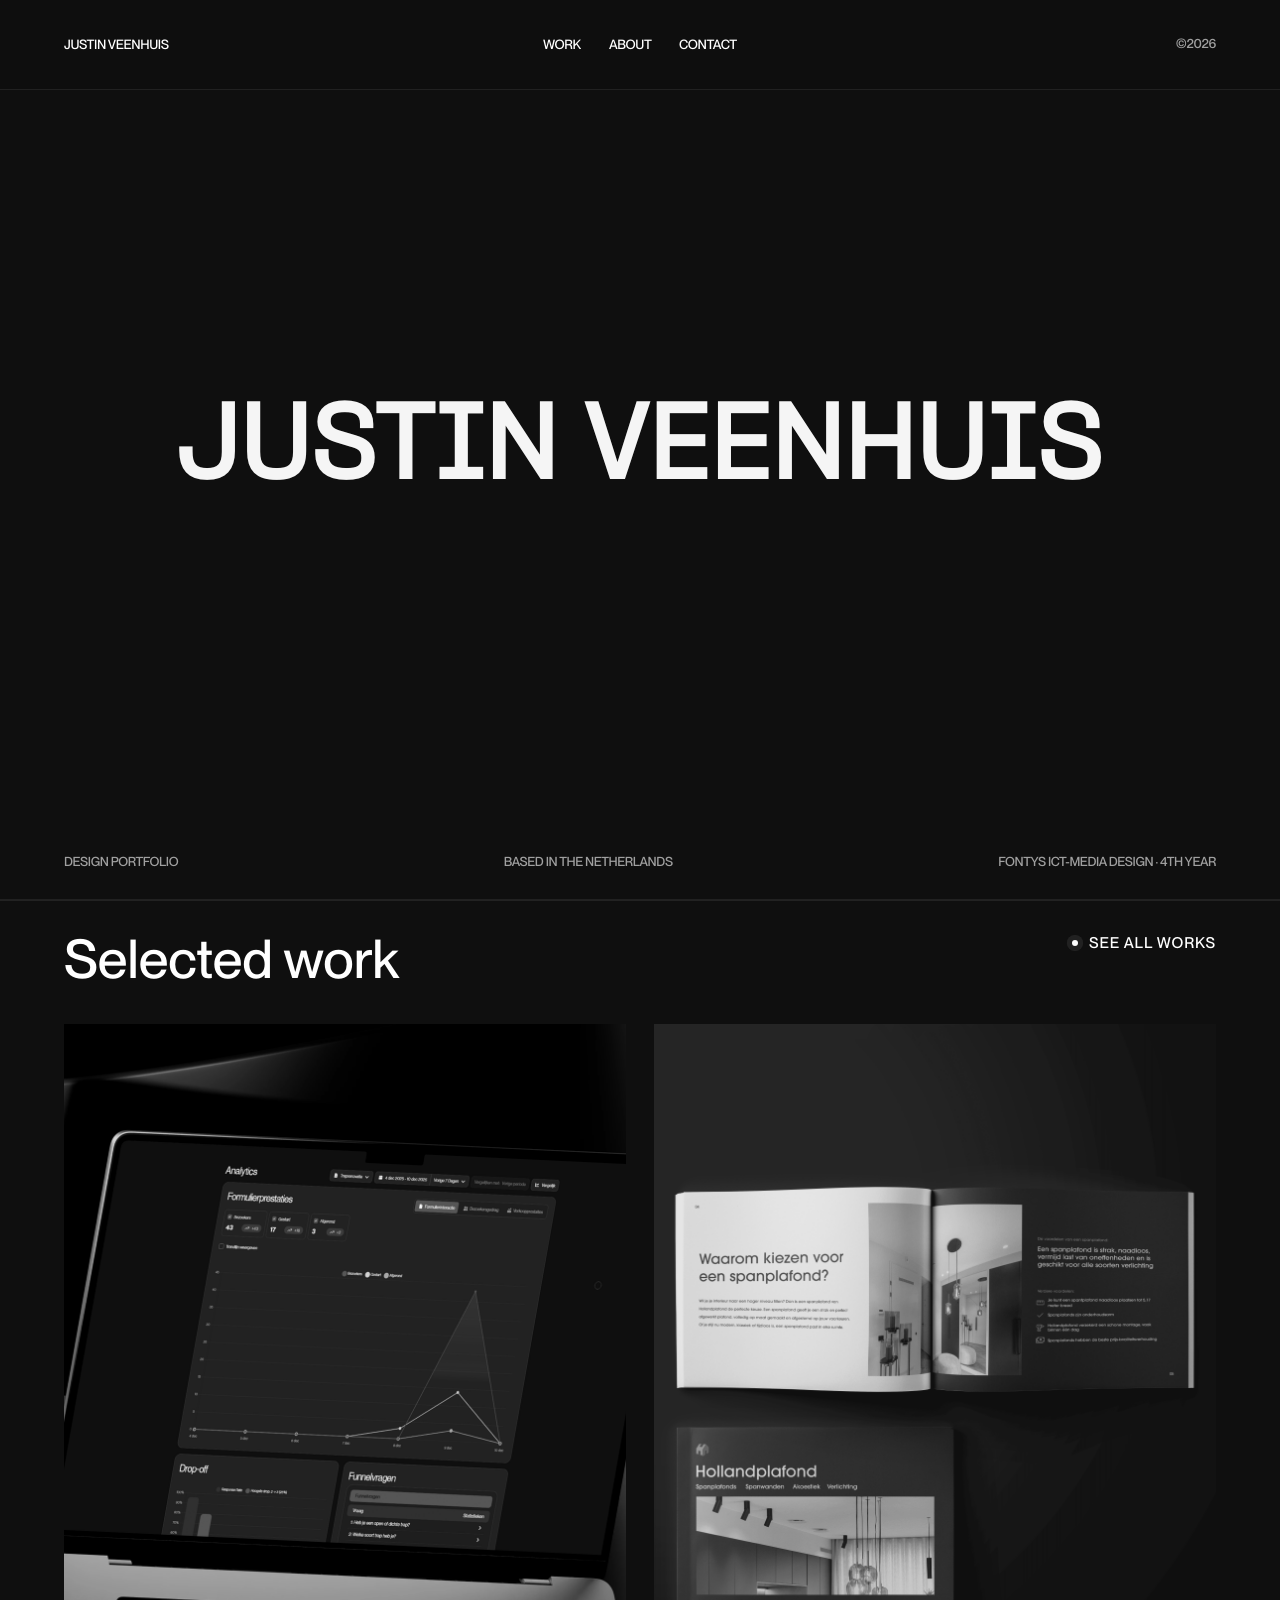
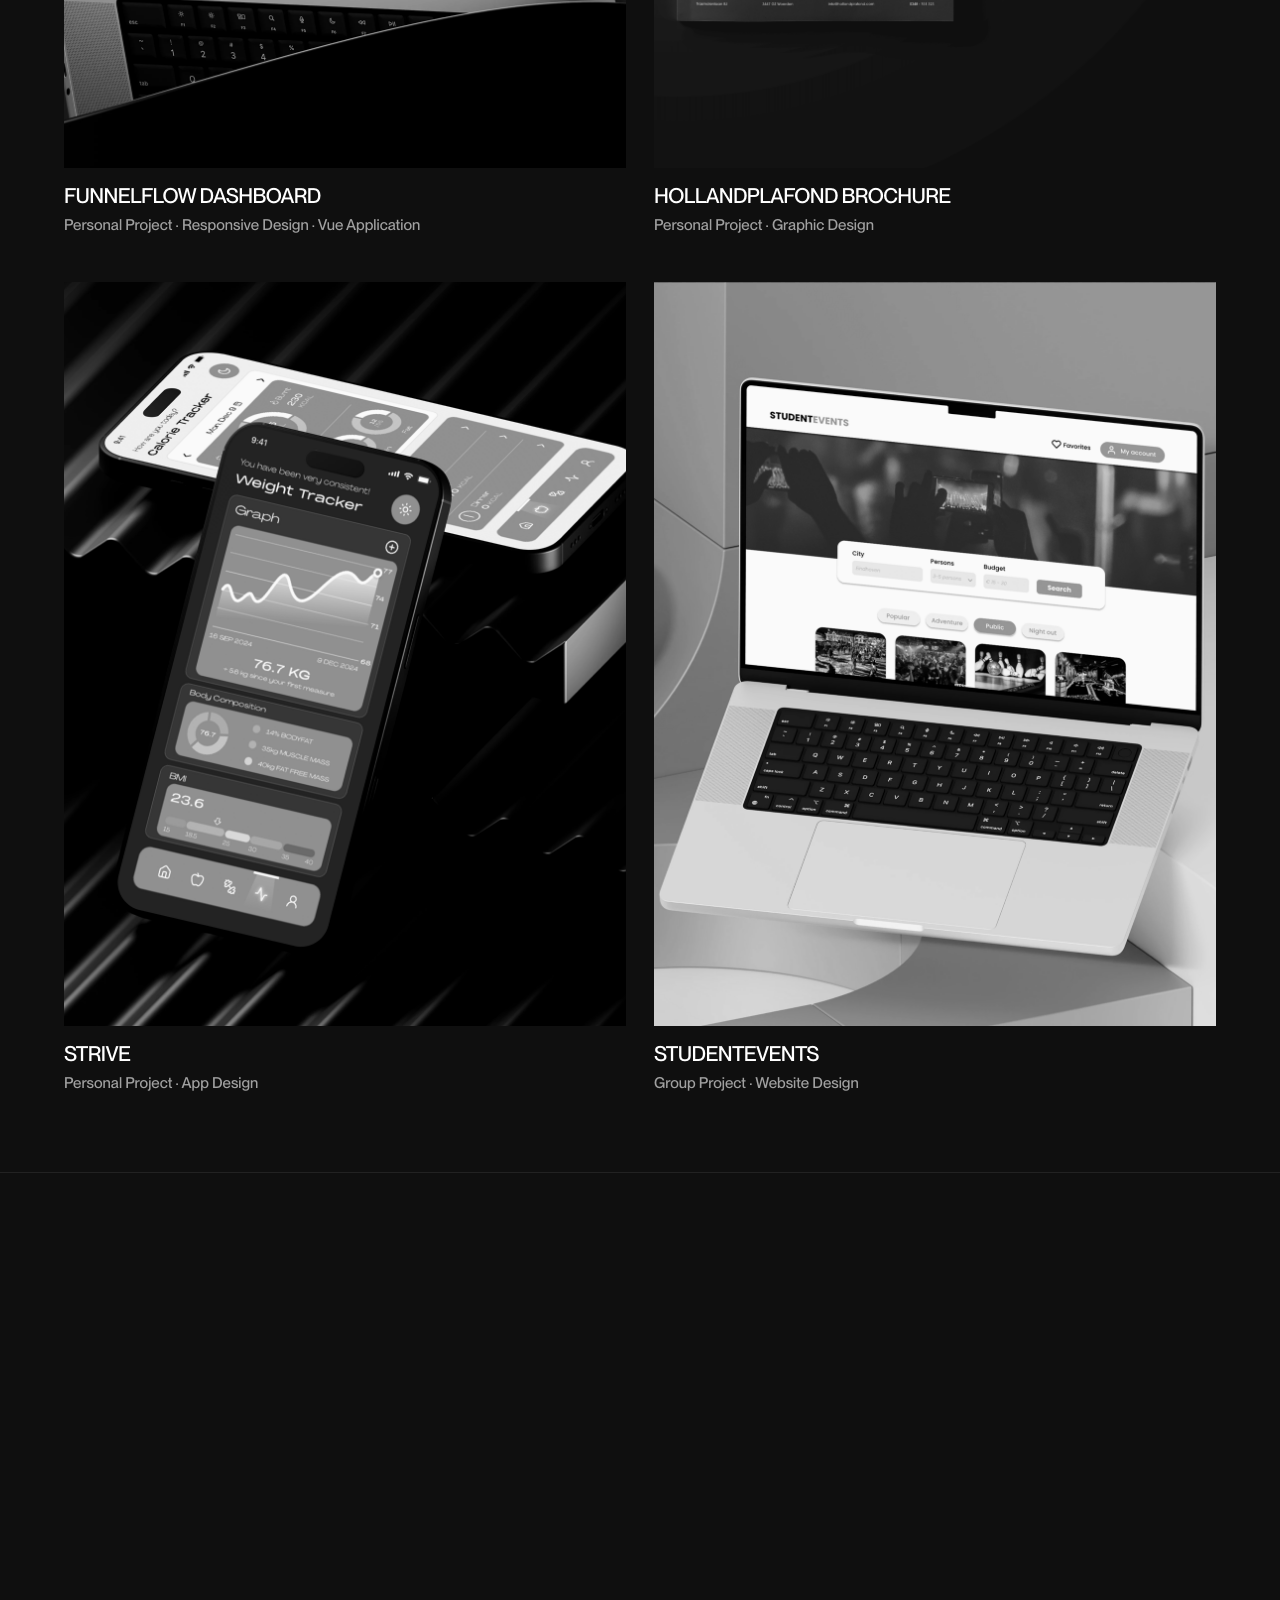
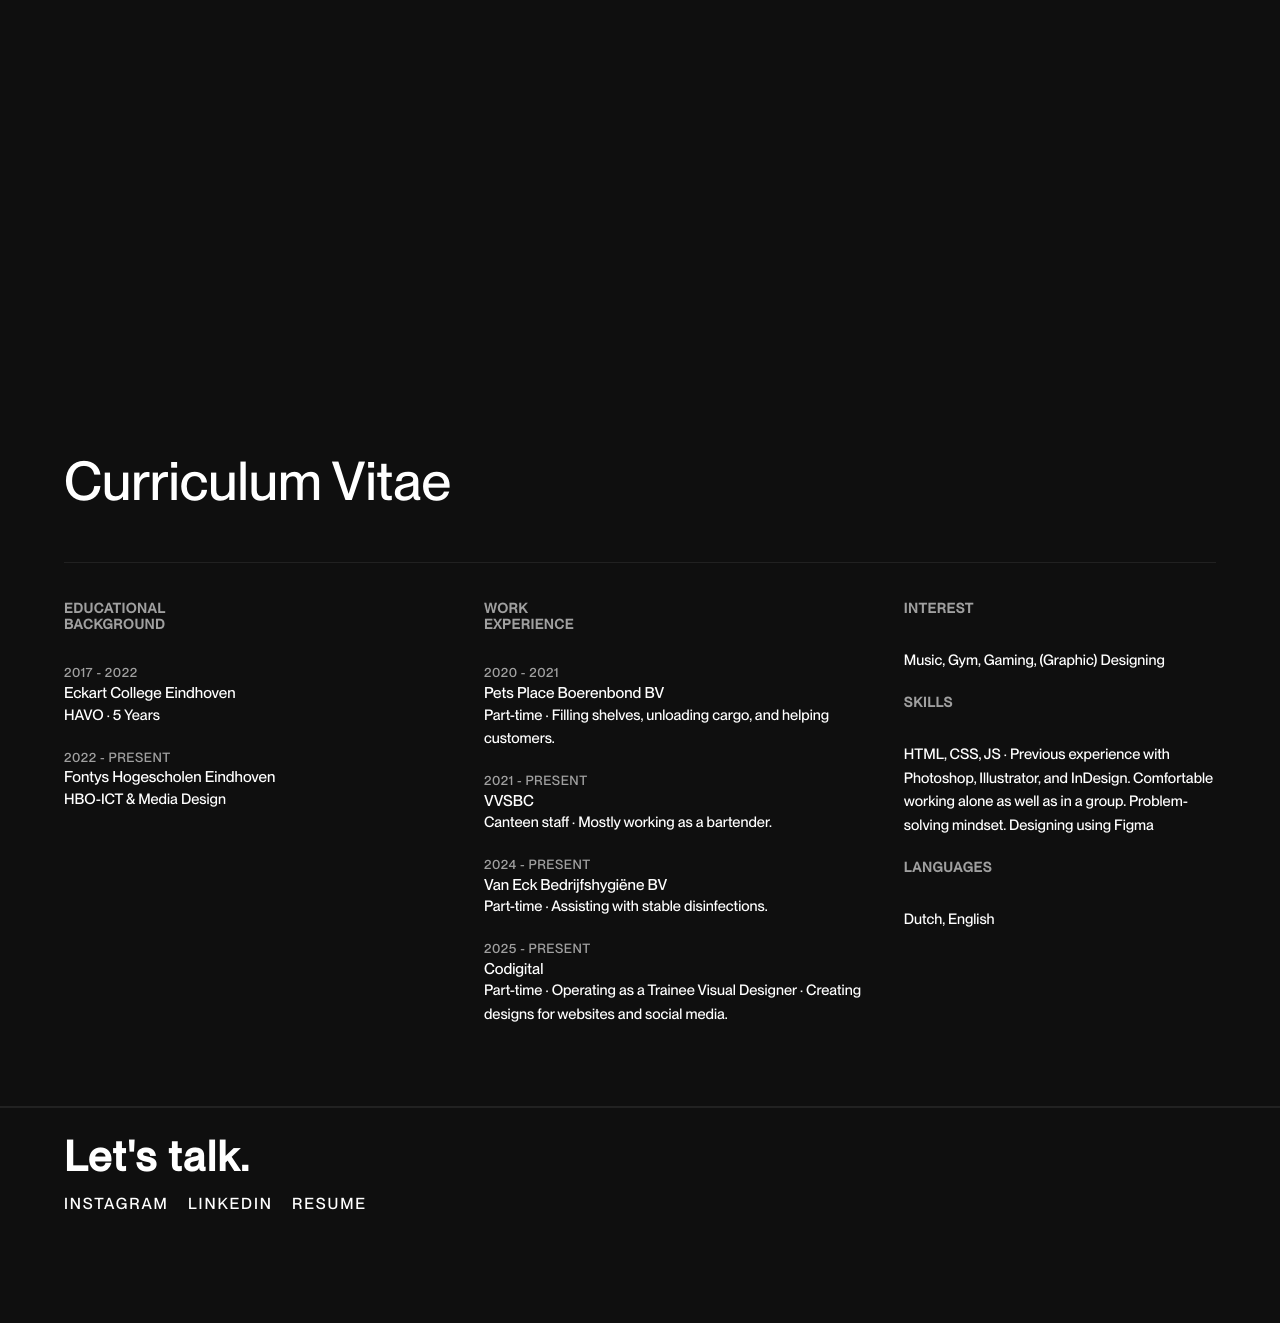
==== commit fbc78033: "navbar is sticky again" ====
--- a/index.html
+++ b/index.html
@@ -13,26 +13,25 @@
     <link rel="stylesheet" href="name-reveal.css" />
   </head>
   <body>
+    <nav class="top-nav" aria-label="Primary">
+      <a class="nav-name" href="#top" aria-label="Home">JUSTIN VEENHUIS</a>
+      <div class="nav-links">
+        <a href="#work">Work</a>
+        <a href="#about">About</a>
+        <a href="contact.html">Contact</a>
+      </div>
+      <button class="nav-toggle" aria-expanded="false" aria-controls="mobile-menu">MENU</button>
+      <div id="mobile-menu" class="mobile-menu" role="dialog" aria-hidden="true">
+        <div class="mobile-links">
+          <a href="#work">Work</a>
+          <a href="#about">About</a>
+          <a href="contact.html">Contact</a>
+        </div>
+      </div>
+      <div class="nav-year">©2026</div>
+    </nav>
     <main>
       <section class="first-screen" aria-label="Intro">
-        <nav class="top-nav" aria-label="Primary">
-          <a class="nav-name" href="#top" aria-label="Home">JUSTIN VEENHUIS</a>
-          <div class="nav-links">
-            <a href="#work">Work</a>
-            <a href="#about">About</a>
-            <a href="contact.html">Contact</a>
-          </div>
-          <button class="nav-toggle" aria-expanded="false" aria-controls="mobile-menu">MENU</button>
-          <div id="mobile-menu" class="mobile-menu" role="dialog" aria-hidden="true">
-            <div class="mobile-links">
-              <a href="#work">Work</a>
-              <a href="#about">About</a>
-              <a href="contact.html">Contact</a>
-            </div>
-          </div>
-          <div class="nav-year">©2026</div>
-        </nav>
-
         <div
           class="center-name"
           id="top"
--- a/styles.css
+++ b/styles.css
@@ -53,6 +53,7 @@
 body {
   margin: 0;
   padding: 0;
+  scroll-behavior: smooth;
 }
 
 html {
@@ -156,7 +157,17 @@
   -webkit-backdrop-filter: blur(16px);
   border-bottom: 1px solid var(--border-subtle);
   box-sizing: border-box;
-  transition: background 320ms ease, box-shadow 320ms ease;
+  transition:
+    background 320ms ease,
+    box-shadow 320ms ease,
+    border-color 320ms ease,
+    transform 320ms ease;
+}
+
+.top-nav.is-stuck {
+  background: rgba(15, 15, 15, 0.97);
+  border-bottom-color: rgba(255, 255, 255, 0.14);
+  box-shadow: 0 0.85rem 2.5rem rgba(0, 0, 0, 0.22);
 }
 
 .nav-name,
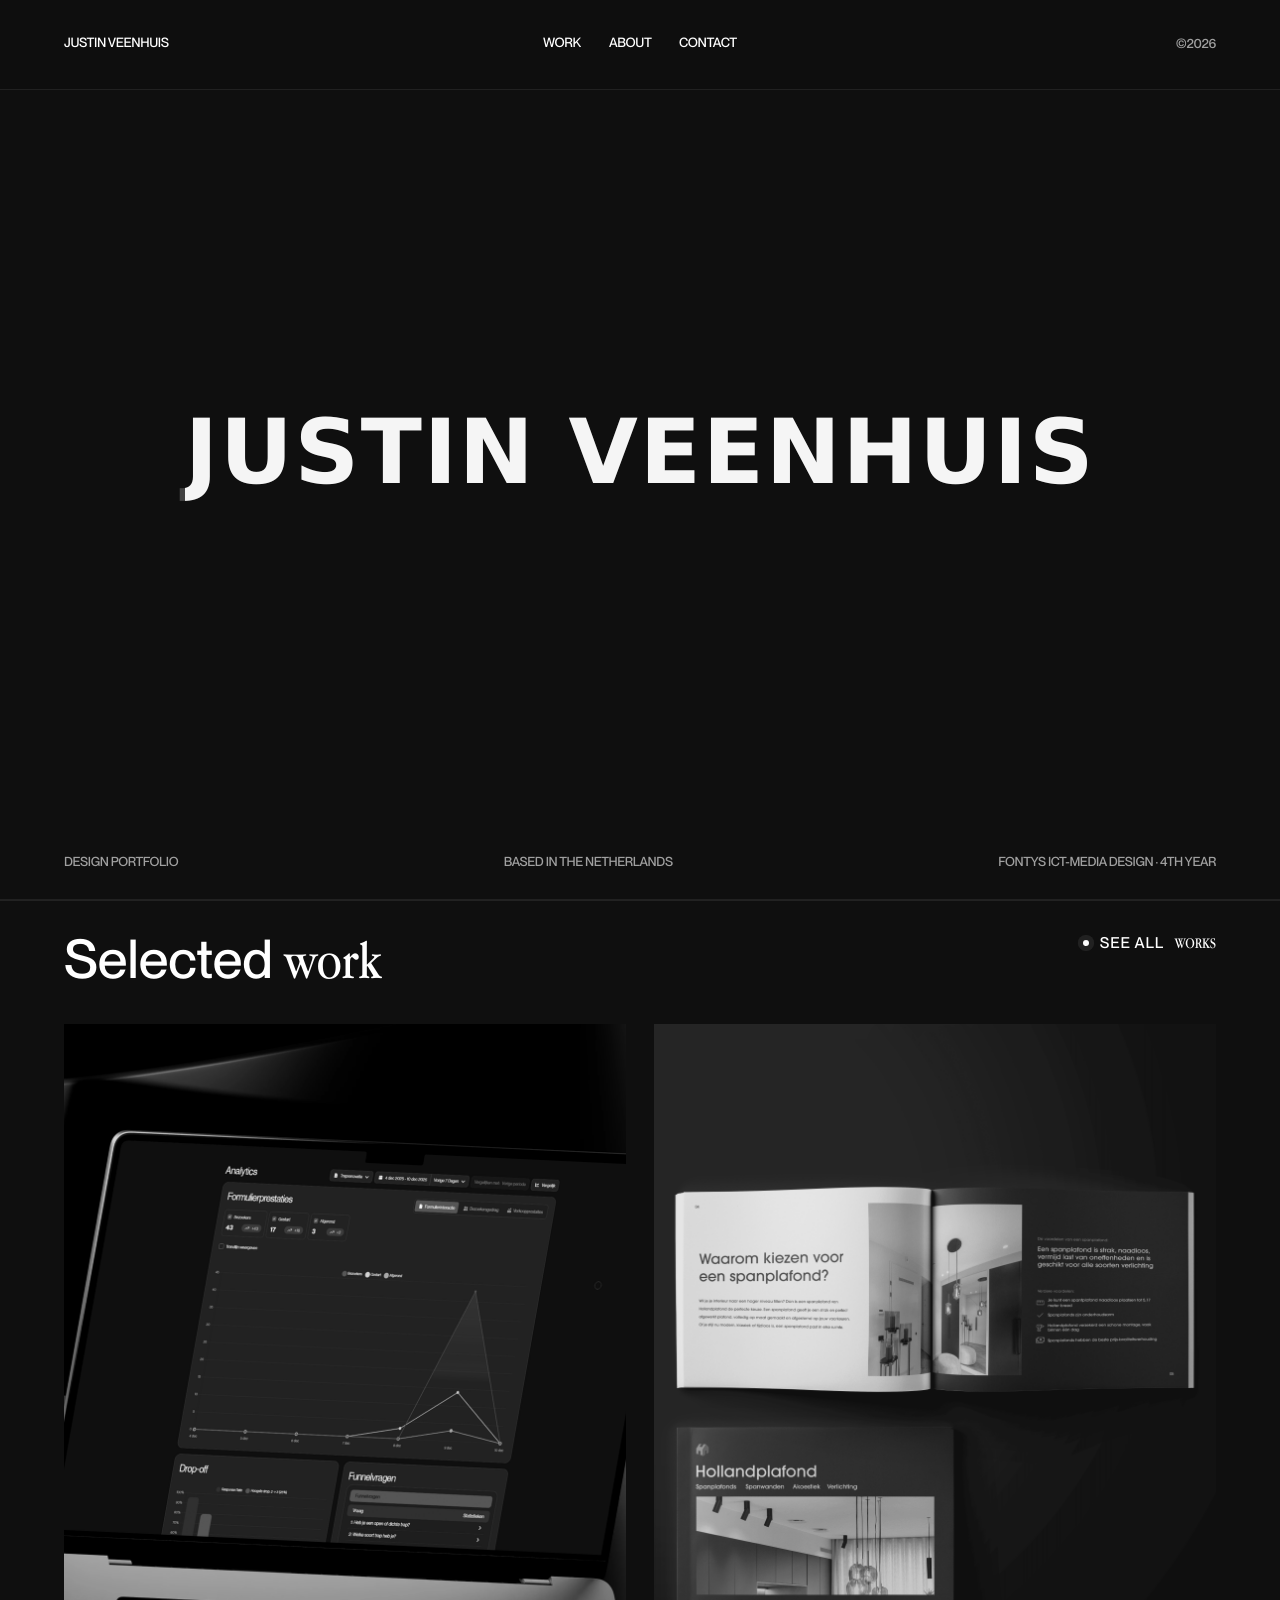
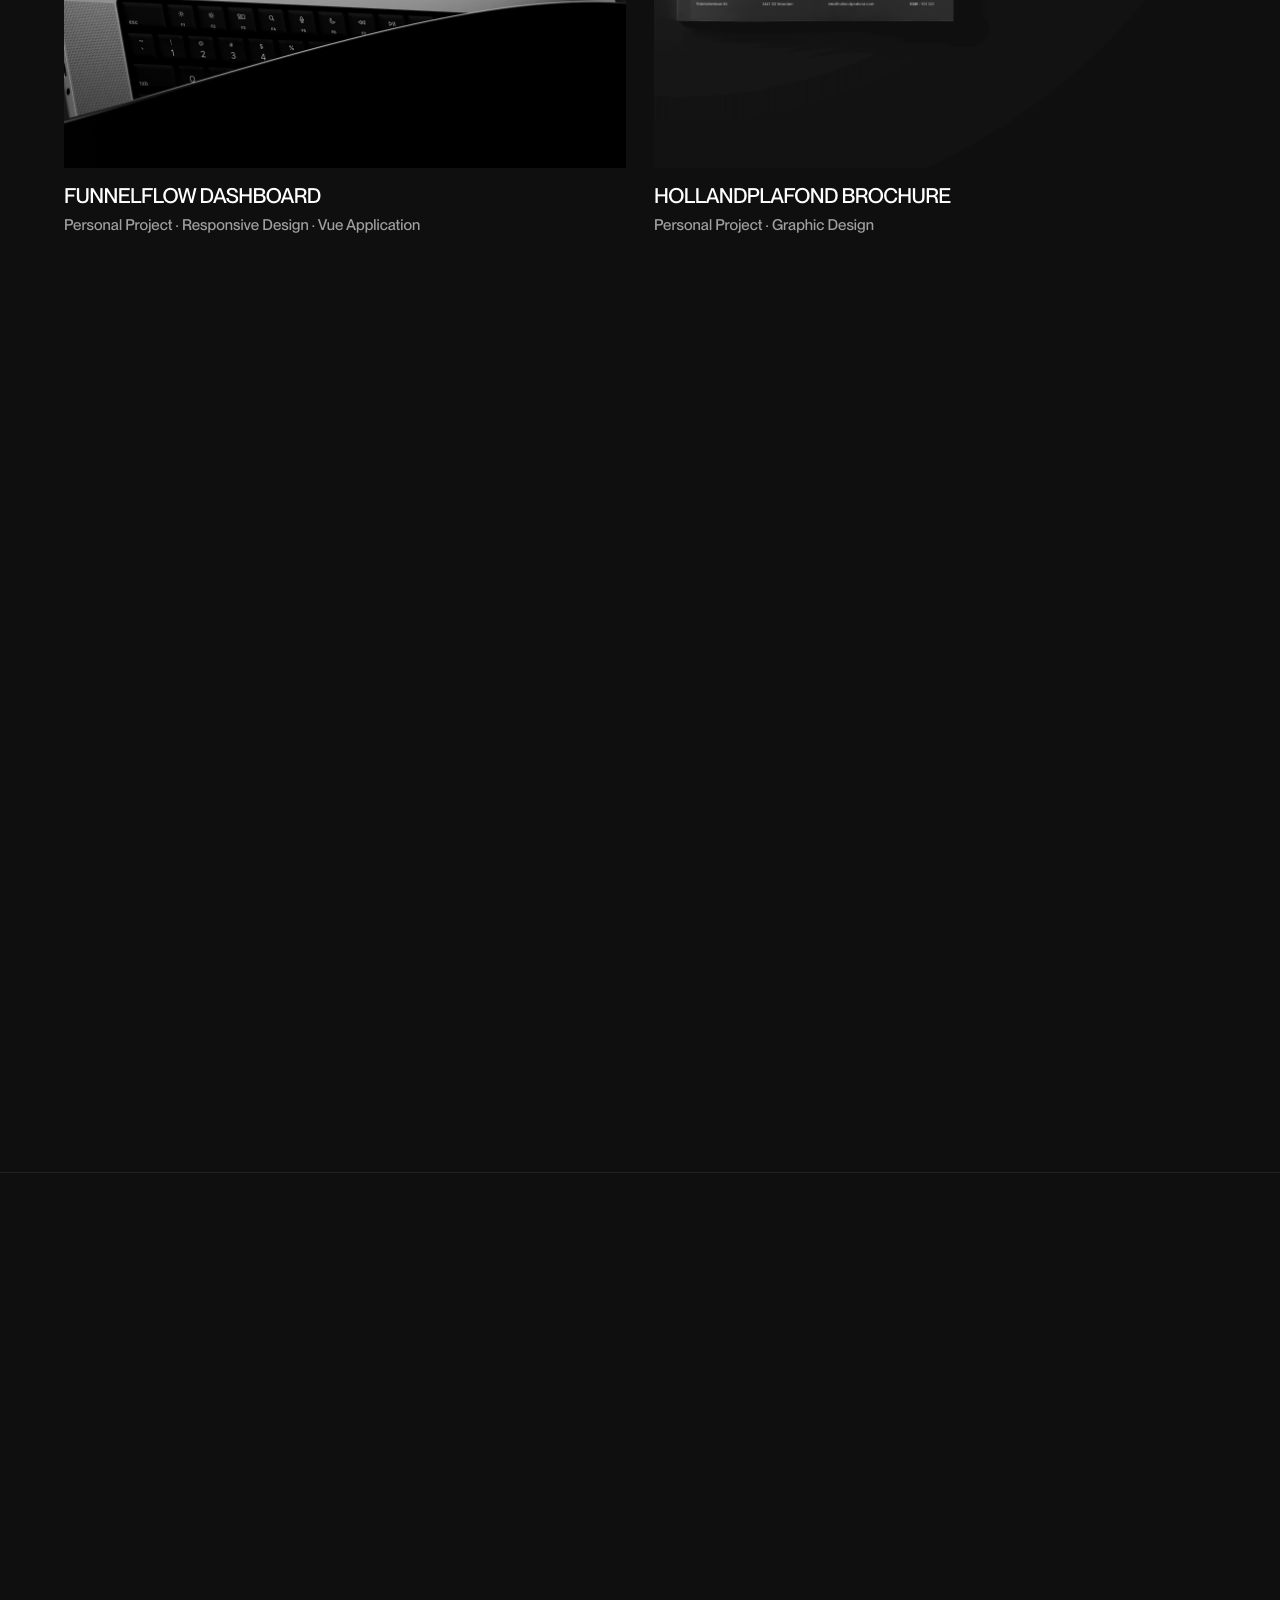
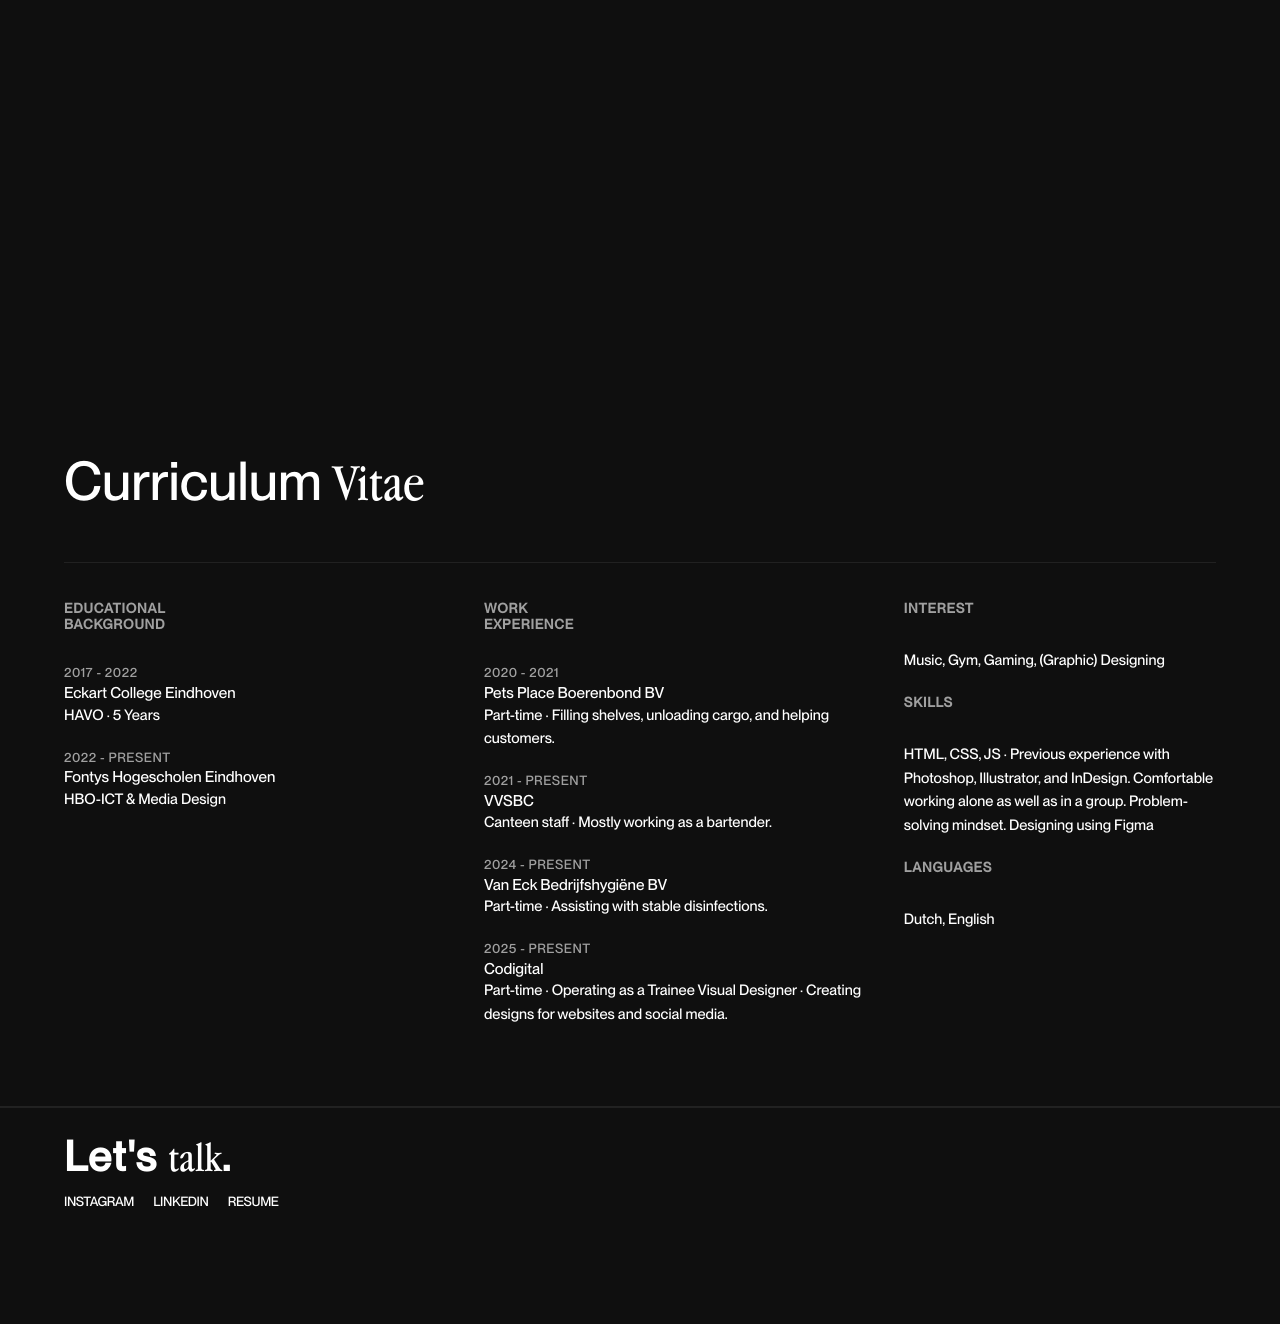
==== commit 64234f2f: "new hover animation" ====
--- a/index.html
+++ b/index.html
@@ -52,8 +52,8 @@
 
         <div class="work-overlay">
           <div class="section-header reveal-on-scroll" data-reveal-delay="0">
-            <h2>Selected work</h2>
-            <a href="all-works.html" class="see-all">See all works</a>
+            <h2>Selected <span class="headline-accent">work</span></h2>
+            <a href="all-works.html" class="see-all">See all <span class="headline-accent">works</span></a>
           </div>
 
             <div class="projects-grid">
@@ -121,7 +121,7 @@
   <section id="about" class="section section-about reveal-on-scroll">
           <div class="about-layout reveal-on-scroll">
           <div class="about-text">
-            <h3 class="about-headline">Hello there<br>I'm Justin Veenhuis</h3>
+            <h3 class="about-headline">Hello there<br>I'm <span class="headline-accent">Justin Veenhuis</span></h3>
 
             <div class="about-block">
               <h4>Born</h4>
@@ -160,7 +160,7 @@
           </div>
         </div>
 
-        <h3 class="cv-title">Curriculum Vitae</h3>
+        <h3 class="cv-title">Curriculum <span class="headline-accent">Vitae</span></h3>
 
         <div class="cv-layout reveal-on-scroll" data-reveal-delay="80">
           <div class="cv-column">
@@ -238,7 +238,7 @@
       <footer class="site-footer reveal-on-scroll">
         <div class="footer-inner">
           <div class="footer-cta">
-            <h2>Let's talk.</h2>
+            <h2>Let's <span class="headline-accent">talk</span>.</h2>
           </div>
           <div class="footer-links">
             <a href="https://www.instagram.com/j.veenh/?hl=en" target="_blank" rel="noopener" class="contact-link">Instagram</a>
@@ -267,22 +267,22 @@
         >
           <div class="image-preview-header">
             <p id="image-preview-title" class="image-preview-title">Resume Preview</p>
+          </div>
+          <div class="image-preview-body">
+            <img src="" alt="" class="image-preview-image" data-image-preview-image />
+          </div>
+          <div class="image-preview-actions">
+            <a href="" download class="image-preview-download" data-image-preview-download>
+              Download
+            </a>
             <button
               type="button"
               class="image-preview-close"
               aria-label="Close preview"
               data-image-preview-close
             >
-              ×
+              CLOSE
             </button>
-          </div>
-          <div class="image-preview-body">
-            <img src="" alt="" class="image-preview-image" data-image-preview-image />
-          </div>
-          <div class="image-preview-actions">
-            <a href="" download class="image-preview-download" data-image-preview-download>
-              Download
-            </a>
           </div>
         </div>
       </div>
--- a/styles.css
+++ b/styles.css
@@ -26,6 +26,14 @@
     url("./fonts/PPFormula-Medium.otf") format("opentype"),
     url("./fonts/PPFormula-Medium.ttf") format("truetype");
   font-weight: 500;
+  font-style: normal;
+  font-display: swap;
+}
+
+@font-face {
+  font-family: "Apple Garamond";
+  src: url("./fonts/AppleGaramond.ttf") format("truetype");
+  font-weight: 400;
   font-style: normal;
   font-display: swap;
 }
@@ -41,6 +49,50 @@
   --content-bg: var(--bg);
   --font-sans: "PP Neue Montreal", system-ui, -apple-system, BlinkMacSystemFont,
     "Segoe UI", sans-serif;
+  --font-serif: "Apple Garamond", "Times New Roman", serif;
+}
+
+.headline-accent {
+  font-family: var(--font-serif);
+  font-weight: 500;
+  letter-spacing: 0;
+}
+
+/* Text-swap hover: Montreal slides up, Apple Garamond rises from below */
+.text-swap-wrap {
+  display: inline-block;
+  position: relative;
+  overflow: hidden;
+}
+
+.swap-out,
+.swap-in {
+  display: block;
+  transition: transform 420ms cubic-bezier(0.16, 1, 0.3, 1);
+}
+
+.swap-in {
+  position: absolute;
+  inset: 0;
+  transform: translateY(100%);
+  font-family: var(--font-serif);
+  font-weight: 400;
+  font-size: 1.12em;
+  letter-spacing: 0.03em;
+}
+
+a:hover > .text-swap-wrap .swap-out,
+a:focus-visible > .text-swap-wrap .swap-out,
+button:hover > .text-swap-wrap .swap-out,
+button:focus-visible > .text-swap-wrap .swap-out {
+  transform: translateY(-100%);
+}
+
+a:hover > .text-swap-wrap .swap-in,
+a:focus-visible > .text-swap-wrap .swap-in,
+button:hover > .text-swap-wrap .swap-in,
+button:focus-visible > .text-swap-wrap .swap-in {
+  transform: translateY(0);
 }
 
 *,
@@ -178,13 +230,13 @@
   color: #fff;
 }
 
-/* Hover: make nav text a darker/softer gray at ~40% opacity for subtle feedback */
+/* Hover handled by text-swap animation; keep full brightness */
 .nav-name:hover,
 .nav-links a:hover,
 .nav-name:focus-visible,
 .nav-links a:focus-visible {
-  color: rgba(245, 245, 245, 0.4);
-  opacity: 0.7;
+  color: #fff;
+  opacity: 1;
 }
 
 /* Block roll-back reveal: start folded away (rotateX), then roll back into view */
@@ -272,8 +324,8 @@
 
 .nav-toggle:hover,
 .nav-toggle:focus-visible {
-  color: rgba(245, 245, 245, 0.55);
-  opacity: 0.9;
+  color: #fff;
+  opacity: 1;
   transform: translateY(-1px);
 }
 
@@ -323,7 +375,6 @@
 .mobile-menu .mobile-links a:hover,
 .mobile-menu .mobile-links a:focus {
   transform: translateY(-3px);
-  color: rgba(245,245,245,0.9);
 }
 
 /* When menu opened via `menu-open` class on root */
@@ -1011,7 +1062,9 @@
 
 .site-footer .footer-links .contact-link {
   color: #fff;
-  font-size: 0.98rem;
+  font-size: 0.82rem;
+  letter-spacing: -0.03em;
+  text-transform: uppercase;
   text-decoration: none;
   border-bottom: 1px solid transparent;
   transition: border-color 280ms ease, opacity 280ms ease;
@@ -1111,25 +1164,28 @@
 .image-preview-close,
 .image-preview-download {
   appearance: none;
-  border: 1px solid var(--border-subtle);
+  border: none;
   background: transparent;
   color: #fff;
   font: inherit;
   text-transform: uppercase;
-  letter-spacing: 0.08em;
+  letter-spacing: -0.03em;
   text-decoration: none;
   cursor: pointer;
-  padding: 0.8rem 1rem;
+  padding: 0;
+  font-size: 0.82rem;
+  line-height: 1;
 }
 
 .image-preview-close {
-  width: 3rem;
-  height: 3rem;
-  display: grid;
-  place-items: center;
-  font-size: 1.4rem;
-  line-height: 1;
-  padding: 0;
+  display: inline-flex;
+  align-items: center;
+  justify-content: center;
+}
+
+.image-preview-actions {
+  justify-content: flex-end;
+  gap: 1.2rem;
 }
 
 .image-preview-body {
@@ -1257,7 +1313,7 @@
 
   .mobile-menu {
     z-index: 250;
-    top: 4.9rem;
+    top: 4.3rem;;
     height: calc(100dvh - 4.9rem);
     transform: translateY(-104%);
     border-bottom: 0 solid transparent;
